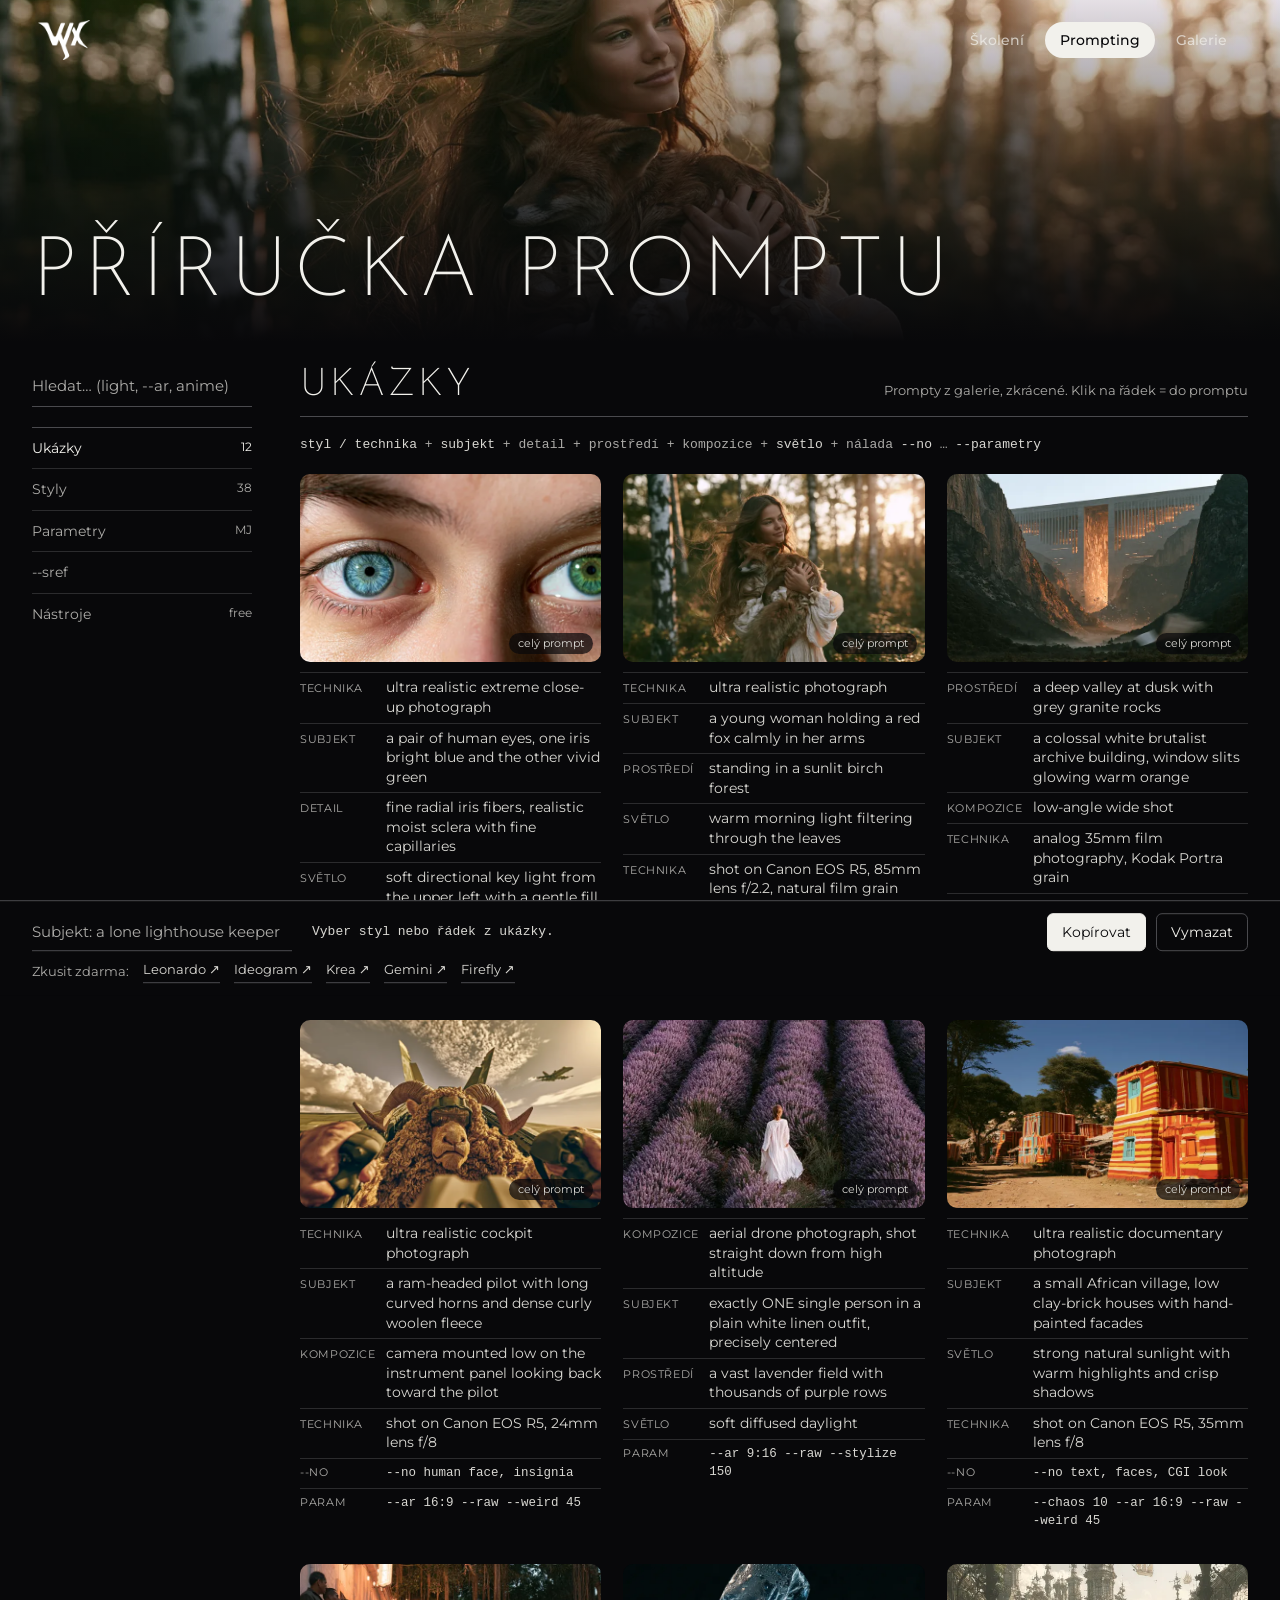
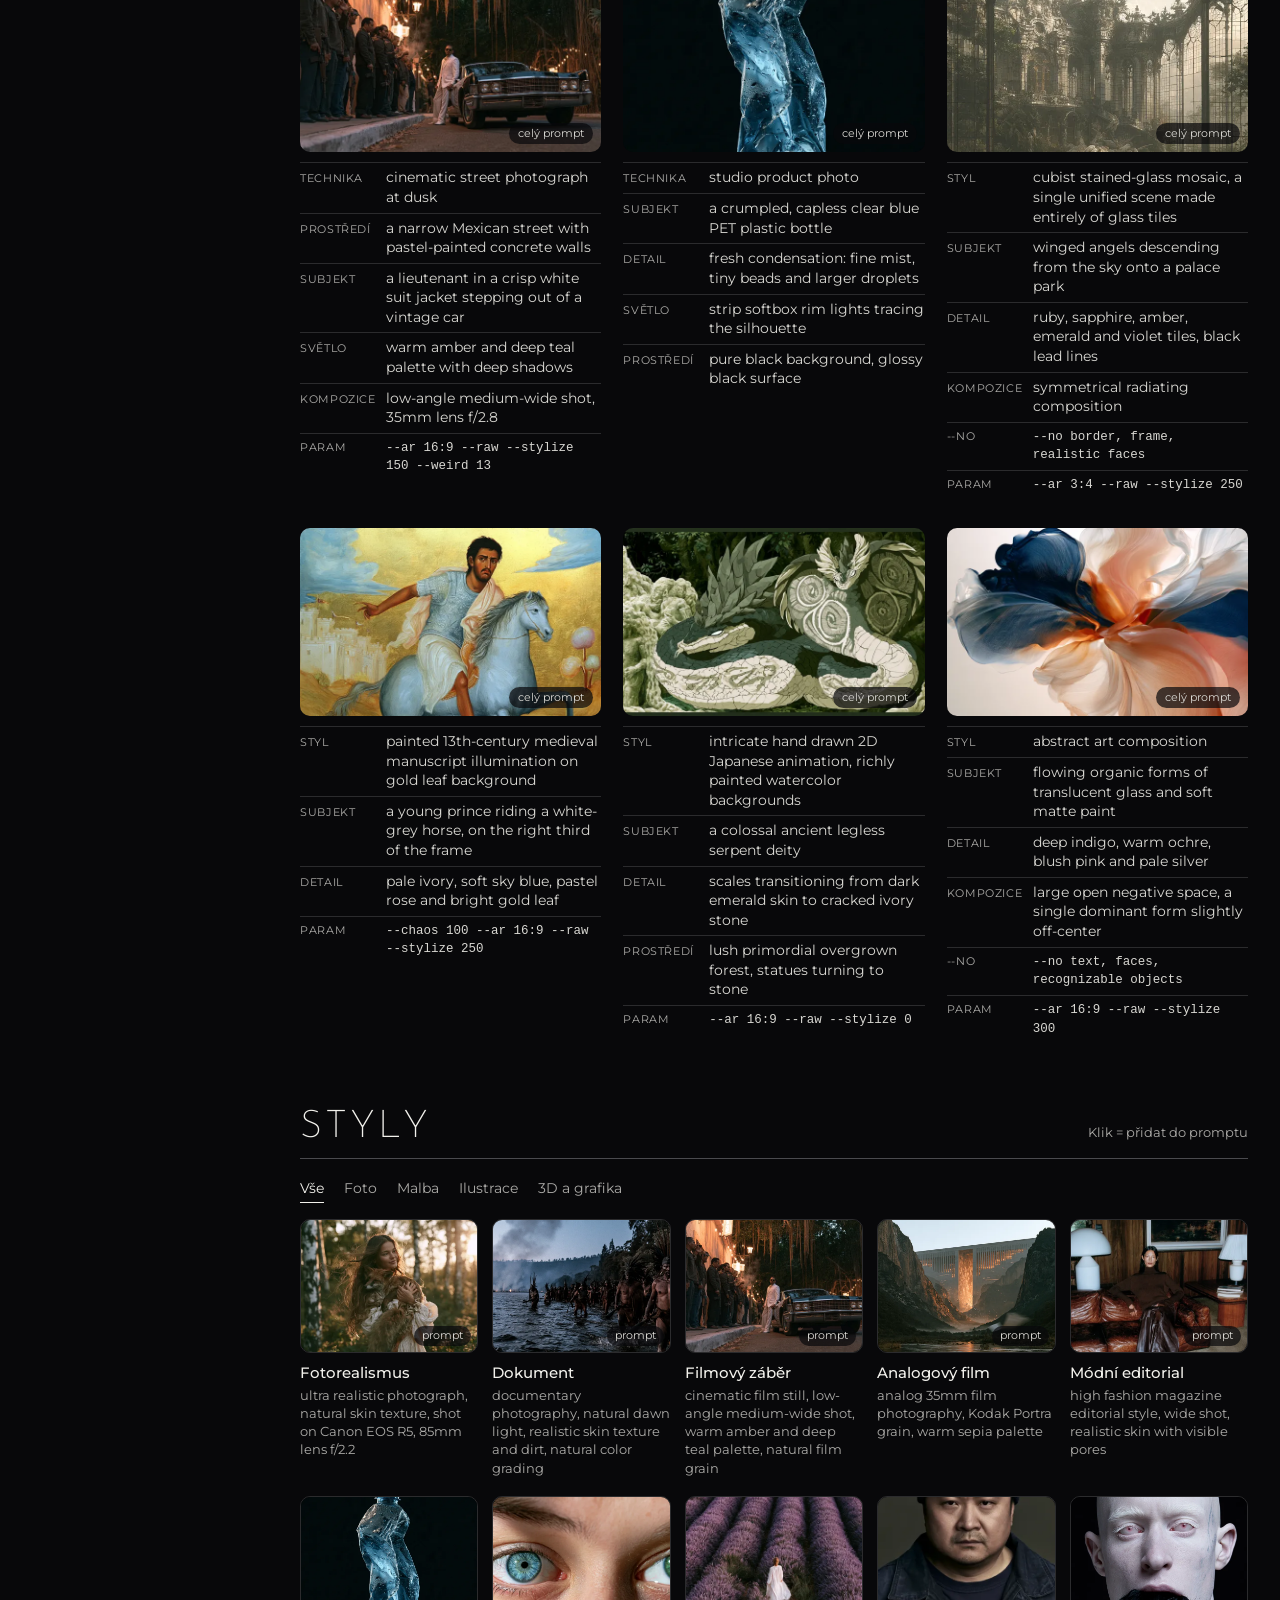
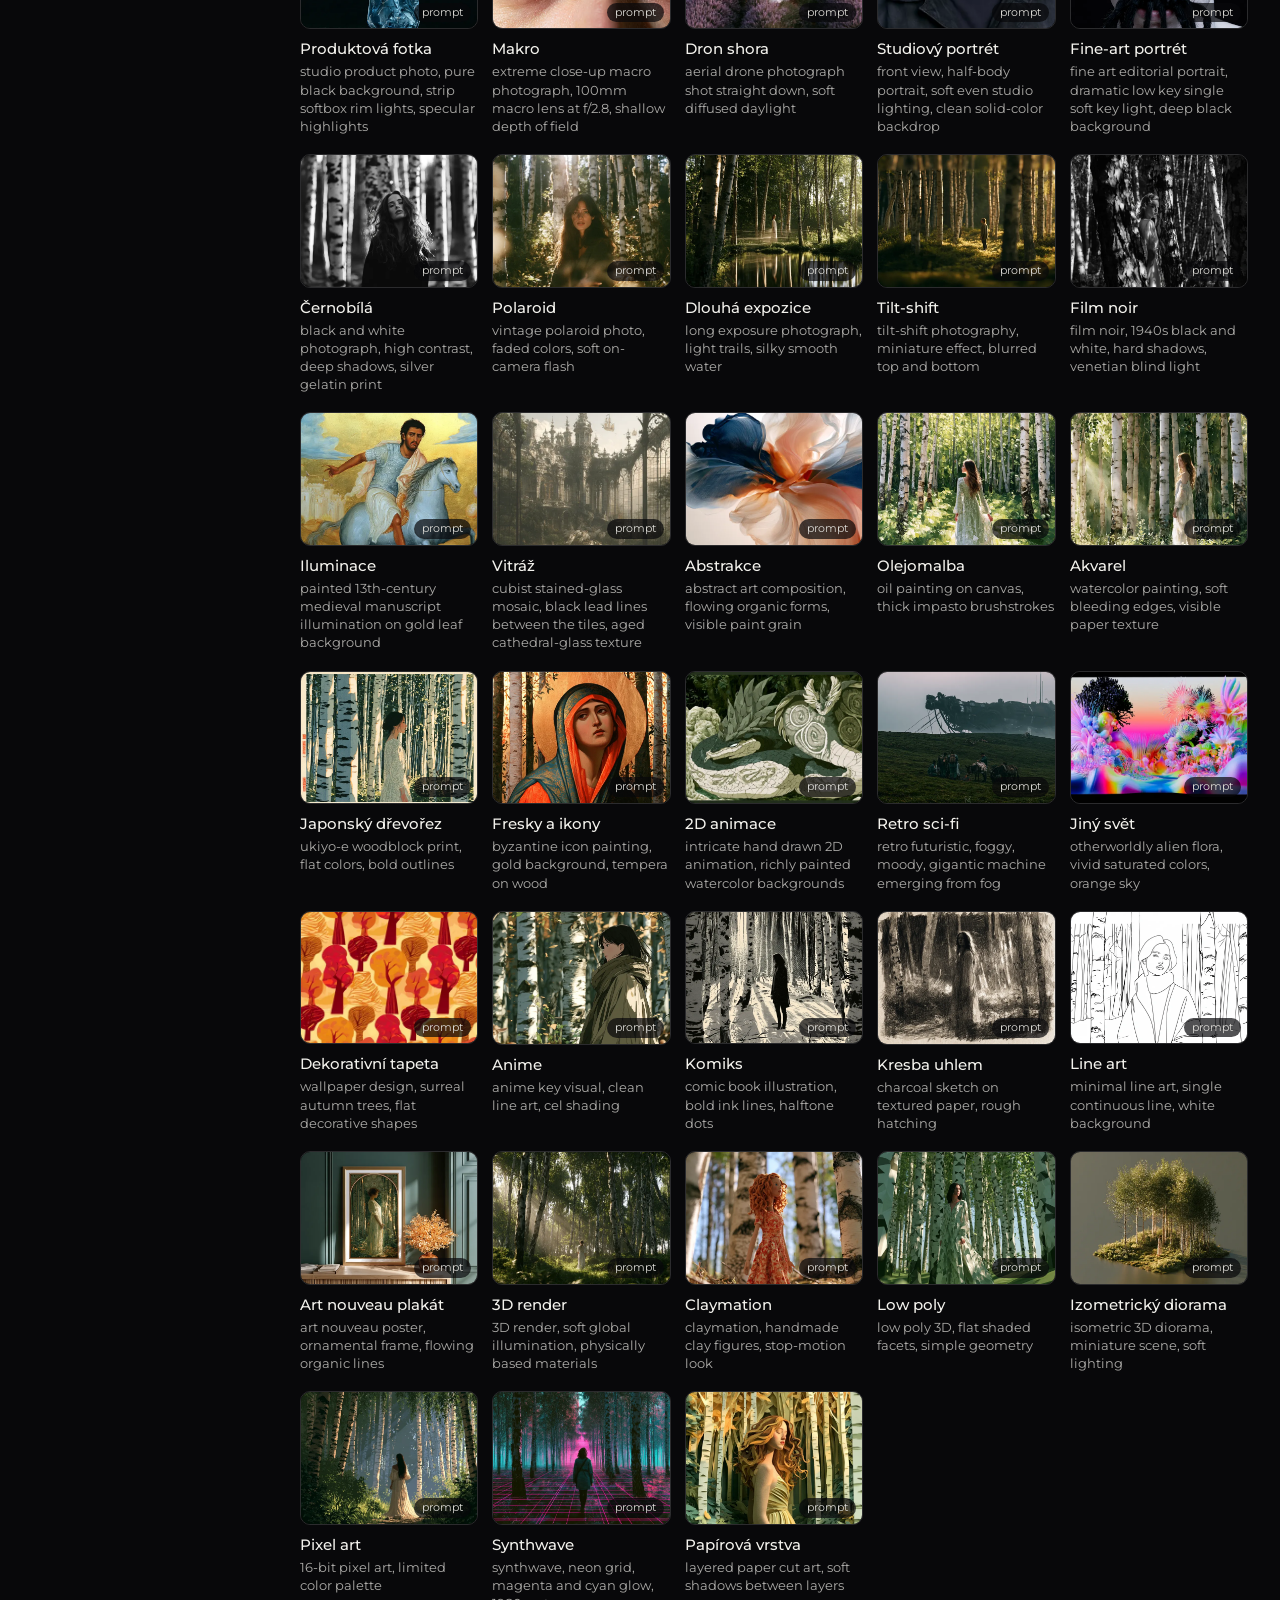
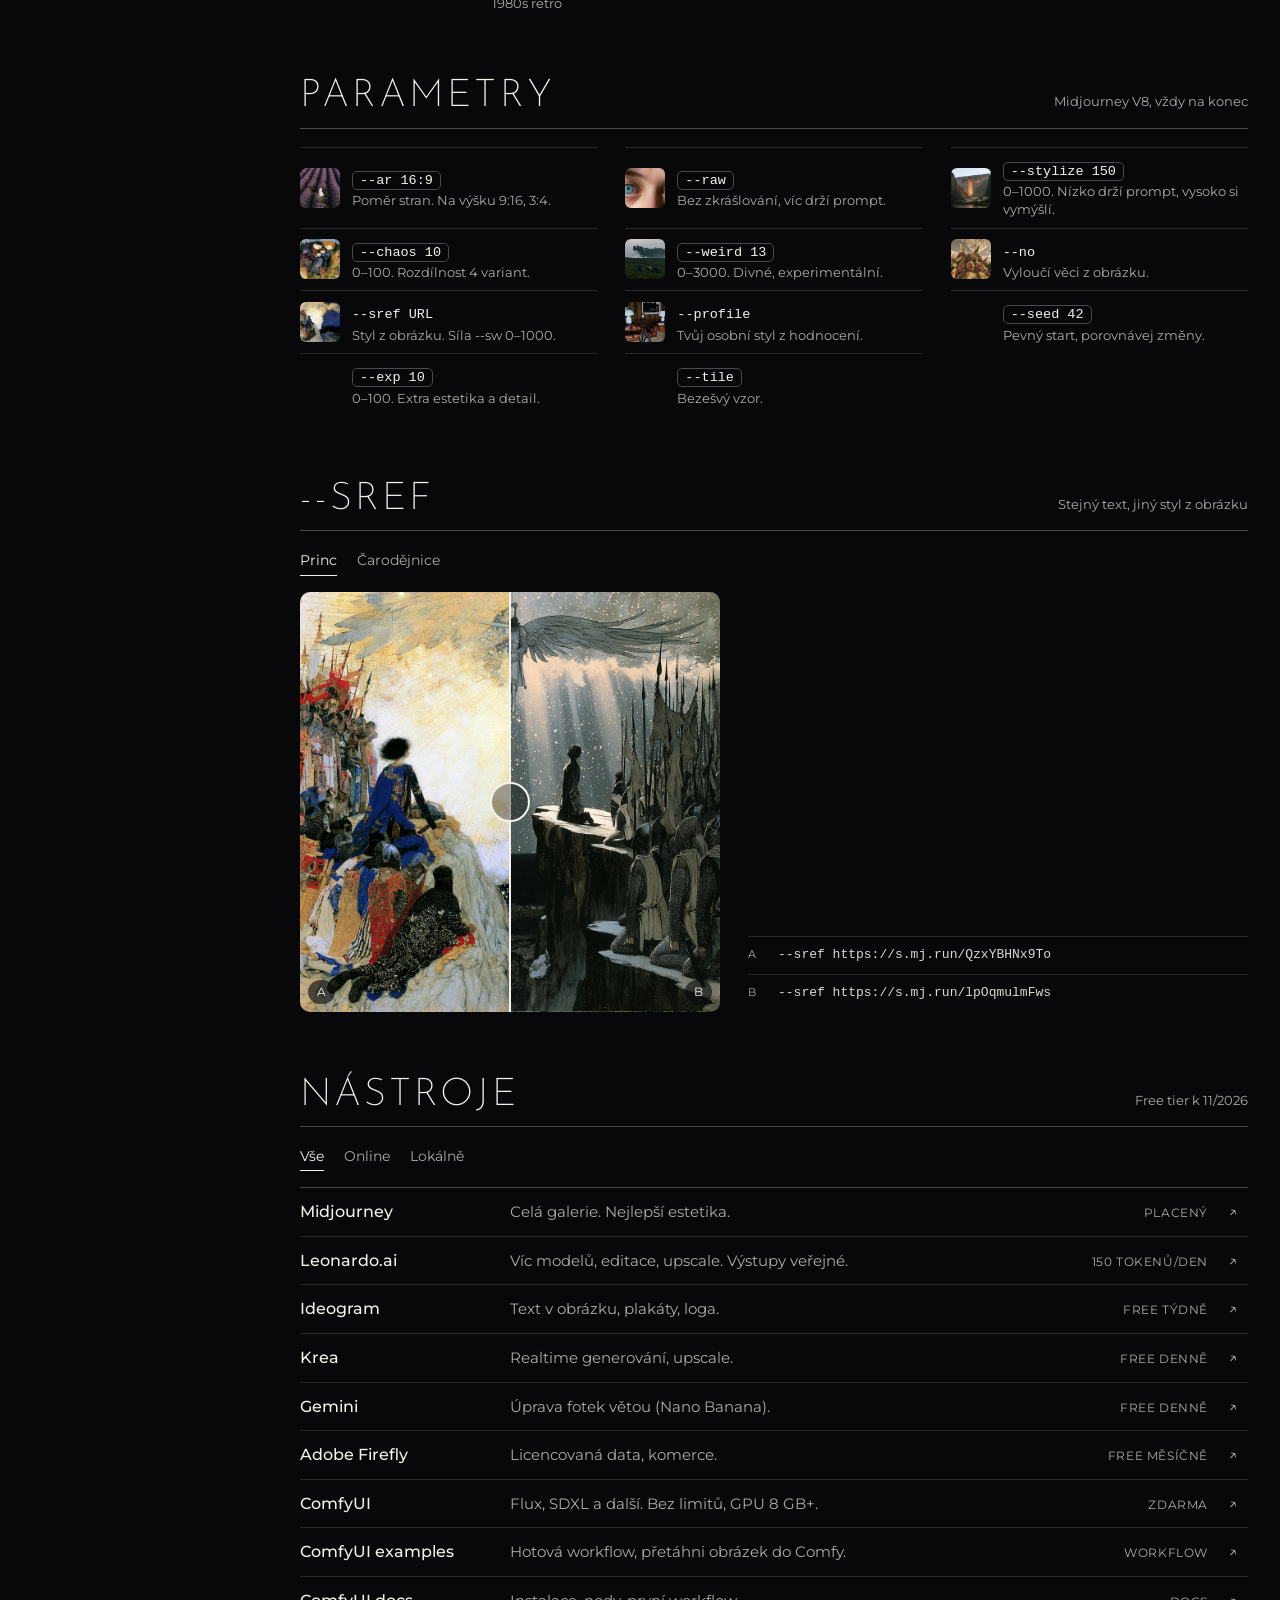
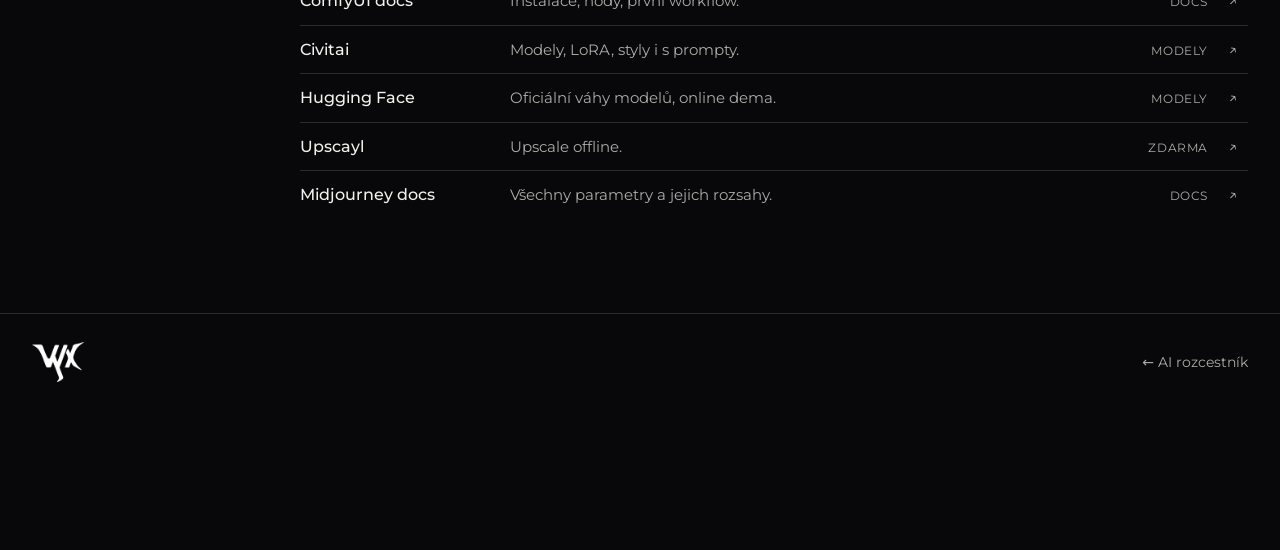
==== prompting/index.html @ 34bf41ca "Restructure: hub, /skoleni, /prompting, gallery on hub" ====
<!doctype html>
<html lang="cs"><head><meta charset="utf-8"><meta name="viewport" content="width=device-width,initial-scale=1">
<title>Příručka promptu | woffx</title>
<link rel="icon" href="/wx.png"><link rel="stylesheet" href="/site.css">
<link rel="preconnect" href="https://fonts.googleapis.com"><link rel="preconnect" href="https://fonts.gstatic.com" crossorigin>
<link href="https://fonts.googleapis.com/css2?family=Josefin+Sans:wght@200&family=Montserrat:wght@400;500&display=swap" rel="stylesheet">
<style>
:root{--ink:#08080a;--bone:#f2f1ec;--soft:#d8d7d2;--mut:#acaba8;--l1:#4a4a4e;--l2:#2b2b2d}
*{box-sizing:border-box;margin:0;padding:0}
html{scroll-behavior:smooth;scroll-padding-top:24px}
body{background:var(--ink);color:var(--bone);font:400 16px/1.6 Montserrat,system-ui,sans-serif;-webkit-font-smoothing:antialiased;padding-bottom:140px}
a{color:inherit}
button,input{font:inherit;color:inherit;background:none;border:0}
button{cursor:pointer}
code{font-family:ui-monospace,Consolas,monospace}
h1,h2{font-family:"Josefin Sans",sans-serif;font-weight:200;text-transform:uppercase;letter-spacing:.08em;line-height:1.05}
.arr{font-family:system-ui}
.hide{display:none!important}

.band{position:relative;height:38vh;min-height:280px;overflow:hidden}
.band>img{position:absolute;inset:0;width:100%;height:100%;object-fit:cover;object-position:center 40%}
.band .scrim{position:absolute;inset:0;background:linear-gradient(0deg,rgba(8,8,10,1) 0%,rgba(8,8,10,.5) 55%,rgba(8,8,10,.1) 100%)}
.band .top{position:absolute;top:24px;left:32px;right:32px;display:flex;justify-content:space-between;align-items:center}
.band .top a{font-size:14px;color:var(--soft);text-decoration:none;letter-spacing:.06em}
.band h1{position:absolute;left:32px;bottom:24px;font-size:clamp(40px,6.5vw,96px)}
.logo{width:52px;height:40px;object-fit:contain;display:block}

.lay{display:grid;grid-template-columns:220px minmax(0,1fr);gap:48px;max-width:1400px;margin:0 auto;padding:0 32px}
aside{position:sticky;top:24px;align-self:start;padding-top:24px}
.search{width:100%;border-bottom:1px solid var(--l1);padding:8px 0;font-size:15px;outline:none;margin-bottom:20px}
.search:focus{border-color:var(--bone)}
.search::placeholder{color:var(--mut)}
.idx a{display:flex;justify-content:space-between;padding:9px 0;border-top:1px solid var(--l2);font-size:14px;color:var(--mut);text-decoration:none}
.idx a:first-child{border-color:var(--l1)}
.idx a:hover,.idx a.on{color:var(--bone)}
.idx a span{font-size:12px}
main{min-width:0;padding-top:24px}
section{padding:0 0 64px}
section>header{display:flex;justify-content:space-between;align-items:baseline;gap:16px;border-bottom:1px solid var(--l1);padding-bottom:10px;margin-bottom:18px}
h2{font-size:clamp(28px,3vw,40px)}
section>header small{color:var(--mut);font-size:13px;text-align:right}
.tabs{display:flex;gap:20px;margin-bottom:16px;flex-wrap:wrap}
.tabs button{font-size:14px;color:var(--mut);padding-bottom:3px;border-bottom:1px solid transparent}
.tabs button.on{color:var(--bone);border-color:var(--bone)}
.formula{font:13px/1.6 ui-monospace,Consolas,monospace;color:var(--mut);margin-bottom:18px}
.formula b{color:var(--soft);font-weight:400}

/* examples */
.ex{display:grid;grid-template-columns:repeat(auto-fill,minmax(300px,1fr));gap:28px 22px}
.card .im{position:relative;aspect-ratio:16/10;border-radius:10px;overflow:hidden;cursor:zoom-in;display:block;width:100%}
.card .im img{width:100%;height:100%;object-fit:cover;display:block;transition:transform .4s}
.card .im:hover img{transform:scale(1.03)}
.card .im span{position:absolute;right:8px;bottom:8px;font-size:11px;background:rgba(8,8,10,.7);padding:2px 9px;border-radius:999px;color:var(--soft)}
.card ul{list-style:none;margin-top:10px}
.card li{display:grid;grid-template-columns:76px minmax(0,1fr);gap:10px;padding:5px 0;border-top:1px solid var(--l2);align-items:baseline}
.card li small{font-size:10.5px;letter-spacing:.06em;text-transform:uppercase;color:var(--mut)}
.card li button{text-align:left;font-size:13.5px;line-height:1.45;color:var(--soft);border-radius:4px;padding:1px 4px;margin:-1px -4px;transition:.15s}
.card li button.m{font:12.5px/1.5 ui-monospace,Consolas,monospace}
.card li button:hover{color:var(--bone);background:#16161a}
.card li button.on{background:var(--bone);color:var(--ink)}

/* styles */
.sg{display:grid;grid-template-columns:repeat(auto-fill,minmax(170px,1fr));gap:18px 14px;align-items:start}
.sc{display:block;text-align:left}
.sc .ti{position:relative;aspect-ratio:4/3;border-radius:10px;overflow:hidden;border:1px solid var(--l2);background:#0f0f12}
.sc .ti img{width:100%;height:100%;object-fit:cover;display:block;transition:transform .4s}
.sc:hover .ti img{transform:scale(1.04)}
.sc b{display:block;font-weight:500;font-size:15px;margin-top:8px}
.sc span{display:block;color:var(--mut);font-size:12.5px;line-height:1.45;margin-top:2px}
.sc.on .ti{outline:2px solid var(--bone);outline-offset:2px}
.sc.on b::after{content:" ✓";font-family:system-ui}
.sc .pr{position:absolute;right:6px;bottom:6px;font-size:11px;background:rgba(8,8,10,.7);padding:2px 8px;border-radius:999px;color:var(--soft)}

/* params */
.pg{display:grid;grid-template-columns:repeat(auto-fill,minmax(250px,1fr));gap:0 28px}
.pi{display:grid;grid-template-columns:40px minmax(0,1fr);gap:12px;align-items:center;padding:9px 0;border-top:1px solid var(--l2)}
.pi img{width:40px;height:40px;border-radius:6px;object-fit:cover;cursor:zoom-in;display:block}
.pi i{width:40px;height:40px;display:block}
.pi code,.pi button{font:13.5px ui-monospace,Consolas,monospace;color:var(--bone);justify-self:start}
.pi button{border:1px solid var(--l1);border-radius:5px;padding:1px 7px}
.pi button:hover{border-color:var(--bone)}
.pi button.on{background:var(--bone);color:var(--ink);border-color:var(--bone)}
.pi p{font-size:13px;color:var(--mut);line-height:1.4}

/* sref */
.srefw{display:grid;grid-template-columns:minmax(0,420px) minmax(0,1fr);gap:28px;align-items:end}
.cmp{position:relative;aspect-ratio:1;border-radius:10px;overflow:hidden;user-select:none;touch-action:none;cursor:ew-resize}
.cmp img{position:absolute;inset:0;width:100%;height:100%;object-fit:cover;pointer-events:none}
.cmp .b{clip-path:inset(0 0 0 var(--x,50%))}
.cmp .bar{position:absolute;top:0;bottom:0;left:var(--x,50%);width:2px;background:var(--bone);transform:translateX(-1px)}
.cmp .bar::after{content:"";position:absolute;top:50%;left:50%;width:36px;height:36px;border:2px solid var(--bone);border-radius:50%;transform:translate(-50%,-50%);background:rgba(8,8,10,.35)}
.cmp .lab{position:absolute;bottom:8px;font-size:12px;background:rgba(8,8,10,.6);padding:2px 9px;border-radius:999px}
.cmp .la{left:8px}.cmp .lb{right:8px}
.srefw .kv div{padding:8px 0;border-top:1px solid var(--l2);font-size:13px;display:flex;gap:12px;align-items:baseline}
.srefw .kv small{color:var(--mut);width:18px}
.srefw .kv code{word-break:break-all;color:var(--soft)}

/* tools */
.tools a{display:grid;grid-template-columns:190px minmax(0,1fr) 130px 20px;gap:20px;align-items:baseline;padding:11px 0;border-top:1px solid var(--l2);text-decoration:none}
.tools a:first-child{border-color:var(--l1)}
.tools a:hover b{text-decoration:underline}
.tools b{font-weight:500}
.tools span{color:var(--mut);font-size:15px}
.tools i{font-style:normal;font-size:12px;color:var(--mut);text-align:right;letter-spacing:.05em}
.tools em{font-style:normal;color:var(--mut)}

/* composer */
#bar{position:fixed;left:0;right:0;bottom:0;background:var(--ink);border-top:1px solid var(--l1);z-index:8;transform:translateY(100%);transition:transform .25s}
#bar.on{transform:none}
#bar .in{max-width:1400px;margin:auto;padding:12px 32px;display:grid;grid-template-columns:minmax(0,260px) minmax(0,1fr) auto;gap:8px 20px;align-items:center}
#bar input{border-bottom:1px solid var(--l1);padding:6px 0;font-size:15px;outline:none;width:100%}
#bar input:focus{border-color:var(--bone)}
#bar input::placeholder{color:var(--mut)}
#bar p{font:13px/1.5 ui-monospace,Consolas,monospace;color:var(--soft);max-height:60px;overflow:auto;word-break:break-word}
#bar .btns{display:flex;gap:10px}
#bar .btns button{border:1px solid var(--l1);border-radius:6px;padding:7px 14px;font-size:14px}
#bar .btns button.pri{background:var(--bone);color:var(--ink);border-color:var(--bone)}
.try{display:flex;flex-wrap:wrap;align-items:center;gap:6px 14px;font-size:13px;color:var(--mut)}
.try a{color:var(--soft);text-decoration:none;border-bottom:1px solid var(--l1);padding-bottom:1px}
.try a:hover{color:var(--bone);border-color:var(--bone)}
#bar .try{grid-column:1/-1}

#pv{position:fixed;width:140px;border-radius:8px;pointer-events:none;z-index:7;opacity:0;transition:opacity .12s;box-shadow:0 0 0 1px var(--l1)}
#pv.on{opacity:1}
#lb{position:fixed;inset:0;background:var(--ink);display:none;z-index:9;padding:32px;overflow:auto}
#lb.open{display:grid;grid-template-columns:minmax(0,3fr) minmax(0,2fr);gap:40px;align-items:center}
#lb img{width:100%;max-height:88vh;object-fit:contain;border-radius:12px}
#lb p{font:14px/1.7 ui-monospace,Consolas,monospace;color:var(--soft);max-height:66vh;overflow:auto;margin-bottom:14px}
#lb .x{position:fixed;top:16px;right:24px;font-size:34px;line-height:1;color:var(--mut)}
#lb .cp{border-bottom:1px solid var(--l1);font-size:14px;color:var(--mut);margin-bottom:16px}
#toast{position:fixed;left:50%;top:24px;transform:translate(-50%,-20px);background:var(--bone);color:var(--ink);padding:7px 16px;border-radius:999px;font-size:14px;opacity:0;transition:.2s;z-index:10;pointer-events:none}
#toast.on{opacity:1;transform:translate(-50%,0)}
footer{max-width:1400px;margin:30px auto 0;padding:28px 32px;border-top:1px solid var(--l2);display:flex;justify-content:space-between;align-items:center}
footer a{color:var(--mut);text-decoration:none;font-size:14px}

@media (max-width:960px){
 .band{height:30vh;min-height:220px}.band .top{left:16px;right:16px}.band h1{left:16px}
 .lay{grid-template-columns:minmax(0,1fr);gap:0;padding:0 16px}
 aside{position:sticky;top:0;z-index:6;background:var(--ink);margin:0 -16px;padding:10px 16px 0;border-bottom:1px solid var(--l2)}
 .search{margin-bottom:6px}
 .idx{display:flex;overflow-x:auto;gap:18px;scrollbar-width:none}
 .idx a{border:0;white-space:nowrap;padding:6px 0 10px}.idx a span{display:none}
 html{scroll-padding-top:110px}
 .ex{grid-template-columns:minmax(0,1fr)}
 .sg{grid-template-columns:repeat(2,minmax(0,1fr));gap:14px 10px}
 .sc span{font-size:12px}
 .srefw{grid-template-columns:minmax(0,1fr)}
 .tools a{grid-template-columns:minmax(0,1fr) 20px;gap:2px 12px}
 .tools span,.tools i{grid-column:1;text-align:left}.tools em{grid-row:1;grid-column:2}
 #bar .in{grid-template-columns:minmax(0,1fr) auto;gap:8px 12px;padding:10px 16px}
 #bar p{grid-column:1/3;grid-row:2;max-height:44px;font-size:12px}
 #bar .btns button{padding:6px 10px;font-size:13px}
 #lb.open{grid-template-columns:minmax(0,1fr);align-content:start;gap:20px}
 footer{padding:24px 16px}
}
</style></head><body>

<div class="band">
 <img src="../img/22.webp" alt="">
 <div class="scrim"></div>
 <nav class="sitenav"><a class="brand" href="/"><img src="/wx.png" alt="Logo WX"></a><div class="links"><a href="/skoleni/">Školení</a><a href="/prompting/" class="on">Prompting</a><a href="/#galerie">Galerie</a></div></nav>
 <h1>Příručka promptu</h1>
</div>

<div class="lay">
<aside>
 <input class="search" id="q" type="search" placeholder="Hledat… (light, --ar, anime)" autocomplete="off">
 <nav class="idx" id="idx">
  <a href="#ukazky">Ukázky <span>12</span></a>
  <a href="#styly">Styly <span>38</span></a>
  <a href="#parametry">Parametry <span>MJ</span></a>
  <a href="#sref">--sref</a>
  <a href="#nastroje">Nástroje <span>free</span></a>
 </nav>
</aside>

<main>

<section id="ukazky">
 <header><h2>Ukázky</h2><small>Prompty z galerie, zkrácené. Klik na řádek = do promptu</small></header>
 <p class="formula"><b>styl / technika</b> + <b>subjekt</b> + detail + prostředí + kompozice + <b>světlo</b> + nálada <b>--no</b> … <b>--parametry</b></p>
 <div class="ex" id="ex"></div>
</section>

<section id="styly">
 <header><h2>Styly</h2><small>Klik = přidat do promptu</small></header>
 <div class="tabs" id="sflt"><button class="on" data-f="all">Vše</button><button data-f="foto">Foto</button><button data-f="malba">Malba</button><button data-f="ilu">Ilustrace</button><button data-f="3d">3D a grafika</button></div>
 <div class="sg" id="sg"></div>
</section>

<section id="parametry">
 <header><h2>Parametry</h2><small>Midjourney V8, vždy na konec</small></header>
 <div class="pg" id="pg"></div>
</section>

<section id="sref">
 <header><h2>--sref</h2><small>Stejný text, jiný styl z obrázku</small></header>
 <div class="tabs" id="pairs"><button class="on" data-p="0">Princ</button><button data-p="1">Čarodějnice</button></div>
 <div class="srefw">
  <div class="cmp" id="cmp"><img class="a" alt=""><img class="b" alt=""><div class="bar"></div><span class="lab la">A</span><span class="lab lb">B</span></div>
  <div class="kv"><div><small>A</small><code id="sA"></code></div><div><small>B</small><code id="sB"></code></div></div>
 </div>
</section>

<section id="nastroje">
 <header><h2>Nástroje</h2><small>Free tier k 11/2026</small></header>
 <div class="tabs" id="flt"><button class="on" data-f="all">Vše</button><button data-f="on">Online</button><button data-f="loc">Lokálně</button></div>
 <div class="tools" id="tools">
  <a class="it" data-t="on" href="https://www.midjourney.com" target="_blank" rel="noopener"><b>Midjourney</b><span>Celá galerie. Nejlepší estetika.</span><i>PLACENÝ</i><em>&#8599;</em></a>
  <a class="it" data-t="on" href="https://leonardo.ai" target="_blank" rel="noopener"><b>Leonardo.ai</b><span>Víc modelů, editace, upscale. Výstupy veřejné.</span><i>150 TOKENŮ/DEN</i><em>&#8599;</em></a>
  <a class="it" data-t="on" href="https://ideogram.ai" target="_blank" rel="noopener"><b>Ideogram</b><span>Text v obrázku, plakáty, loga.</span><i>FREE TÝDNĚ</i><em>&#8599;</em></a>
  <a class="it" data-t="on" href="https://www.krea.ai" target="_blank" rel="noopener"><b>Krea</b><span>Realtime generování, upscale.</span><i>FREE DENNĚ</i><em>&#8599;</em></a>
  <a class="it" data-t="on" href="https://gemini.google.com" target="_blank" rel="noopener"><b>Gemini</b><span>Úprava fotek větou (Nano Banana).</span><i>FREE DENNĚ</i><em>&#8599;</em></a>
  <a class="it" data-t="on" href="https://firefly.adobe.com" target="_blank" rel="noopener"><b>Adobe Firefly</b><span>Licencovaná data, komerce.</span><i>FREE MĚSÍČNĚ</i><em>&#8599;</em></a>
  <a class="it" data-t="loc" href="https://www.comfy.org/download" target="_blank" rel="noopener"><b>ComfyUI</b><span>Flux, SDXL a další. Bez limitů, GPU 8 GB+.</span><i>ZDARMA</i><em>&#8599;</em></a>
  <a class="it" data-t="loc" href="https://comfyanonymous.github.io/ComfyUI_examples/" target="_blank" rel="noopener"><b>ComfyUI examples</b><span>Hotová workflow, přetáhni obrázek do Comfy.</span><i>WORKFLOW</i><em>&#8599;</em></a>
  <a class="it" data-t="loc" href="https://docs.comfy.org" target="_blank" rel="noopener"><b>ComfyUI docs</b><span>Instalace, nody, první workflow.</span><i>DOCS</i><em>&#8599;</em></a>
  <a class="it" data-t="loc" href="https://civitai.com" target="_blank" rel="noopener"><b>Civitai</b><span>Modely, LoRA, styly i s prompty.</span><i>MODELY</i><em>&#8599;</em></a>
  <a class="it" data-t="loc" href="https://huggingface.co" target="_blank" rel="noopener"><b>Hugging Face</b><span>Oficiální váhy modelů, online dema.</span><i>MODELY</i><em>&#8599;</em></a>
  <a class="it" data-t="loc" href="https://upscayl.org" target="_blank" rel="noopener"><b>Upscayl</b><span>Upscale offline.</span><i>ZDARMA</i><em>&#8599;</em></a>
  <a class="it" data-t="on" href="https://docs.midjourney.com" target="_blank" rel="noopener"><b>Midjourney docs</b><span>Všechny parametry a jejich rozsahy.</span><i>DOCS</i><em>&#8599;</em></a>
 </div>
</section>

</main>
</div>

<footer><img class="logo" src="/wx.png" alt="Logo WX"><a href="/"><span class="arr">&larr;</span> AI rozcestník</a></footer>

<div id="bar"><div class="in">
 <input id="subj" placeholder="Subjekt: a lone lighthouse keeper" autocomplete="off">
 <p id="out"></p>
 <div class="btns"><button class="pri" id="bCopy">Kopírovat</button><button id="bClr">Vymazat</button></div>
 <div class="try" data-from="bar"></div>
</div></div>
<div id="lb"><button class="x" aria-label="Zavřít">&times;</button><img alt=""><div><p></p><button class="cp">Kopírovat prompt</button><div class="try" data-from="lb"></div></div></div>
<div id="toast">Zkopírováno</div>

<script>
const P={"02": "Ultra realistic fine art portrait of a bald albino man with translucent porcelain white skin, white eyebrows and eyelashes, pale pink eyes. A large black hairy tarantula crawls out of his open mouth - legs over his lower lip and chin, body half inside. He stares straight into the lens, calm and emotionless. Deep black background. Dramatic low key single soft key light sculpting his bald head and cheekbones; subtle rim light separating him from darkness. Strong contrast between white skin and matte black spider. Macro detail: skin pores, faint blue veins, fine hairs on spider's legs, moisture on lips. Sharp focus on eyes and spider, shallow depth of field. Surreal, unsettling, elegant editorial photography. Negative prompt: hair on head, colorful background, cartoon, illustration, CGI, plastic skin, deformed face, extra spider legs, blurry, text, watermark. --v 8.2", "03": "Ultra realistic fine art studio product photo of a crumpled, capless clear blue PET plastic bottle standing upright on a glossy black surface against a pure black background. Bottle is crushed and twisted into sharp faceted folds catching light like cut crystal. Fresh condensation covers it: fine mist, tiny beads, and larger droplets running down the folds. Dramatic low key lighting with strip softbox rim lights tracing the silhouette in thin bright lines. Soft backlight glows through translucent plastic, revealing pale blue tint. Caustic reflections and specular highlights glint on droplets and threaded neck. Faint mirror reflection below. Macro detail on water beads and plastic texture, sharp focus, high contrast, minimalistic and moody. Negative prompt: label, cap, white background, dust, fingerprints, cartoon, illustration, CGI look, blurry, text, watermark, logo. --v 8.2", "04": "Ultra-realistic, dreamlike portrait of a woman with long jet-black hair and a simple flowing white silk dress, standing calm and still at the center. The camera focuses sharply on her eyes. Every iris fiber and eyelash is crisp, and her intense gaze looks straight into the lens. A dense swirling vortex of countless black crows circles her, hundreds upon hundreds of them, so many that they nearly blot out the space around her. Their wings blur mid-flight and a few feathers drift through the air. Behind her the sky is full of turbulent blood-red clouds, thick and billowing with a soft haze. The mood is surreal and ethereal, with the white silk glowing against the crimson. Photorealistic skin texture, fine detail in hair and feathers, shallow depth of field with the eyes as the sharpest point, soft diffused lighting, cinematic composition. Negative prompt: blurry eyes, cartoon, illustration, extra limbs, deformed hands, distorted face, colorful birds, clear sky, text, watermark. --v 8.2", "05": "A 12th-century prince kneeling on a high rocky cliff with his soldiers kneeling behind him, all in medieval chainmail, surcoats and helmets, banners lowered in reverence. From the night sky above, the Archangel Michael descends - vast wings spread, armored, holding a sword - his radiance filling the entire night sky with beams of light that break through the clouds and wash over the cliff. Beyond the angel’s glow, the sky is densely covered with stars. Far below in the background lies the prince’s medieval kingdom - a walled town, castle towers, villages and fields stretching into the dark valley. Sacred, awe-struck atmosphere, warm angelic light against cool starlit night, volumetric light rays, dramatic shadows across the kneeling men. Negative prompt: modern clothing, daylight, cartoon, extra wings, deformed hands, text, watermark. --sref https://s.mj.run/QzxYBHNx9To --v 8.2", "06": "A 12th-century prince kneeling on a high rocky cliff with his soldiers kneeling behind him, all in medieval chainmail, surcoats and helmets, banners lowered in reverence. From the night sky above, the Archangel Michael descends - vast wings spread, armored, holding a sword - his radiance filling the entire night sky with beams of light that break through the clouds and wash over the cliff. Beyond the angel’s glow, the sky is densely covered with stars. Far below in the background lies the prince’s medieval kingdom - a walled town, castle towers, villages and fields stretching into the dark valley. Sacred, awe-struck atmosphere, warm angelic light against cool starlit night, volumetric light rays, dramatic shadows across the kneeling men. Negative prompt: modern clothing, daylight, cartoon, extra wings, deformed hands, text, watermark. --sref https://s.mj.run/lpOqmulmFws --v 8.2", "07": "Three witches performing an ancient Slavic blood magic ritual inside a weathered stone circle, deep within an impenetrably dense, primeval Slavic forest - towering ancient spruces and oaks pressing in from every side, thick undergrowth, moss-covered roots, mist creeping between the trunks. The trees form a tight dark wall around the clearing, their branches reaching overhead and framing a single opening to the sky. Through that gap, the night sky is almost completely covered in stars - a dense, blazing Milky Way. The witches gaze upward in trance, blood ritual symbols on the stones, faint ember light from a small fire. Dark folk-horror atmosphere, volumetric fog, deep shadows between the trees. Negative prompt: open field, sparse trees, daylight, city, modern clothing, cartoon. --sref https://s.mj.run/TKjUz99w_KQ --v 8.2", "08": "Three witches performing an ancient Slavic blood magic ritual inside a weathered stone circle, deep within an impenetrably dense, primeval Slavic forest - towering ancient spruces and oaks pressing in from every side, thick undergrowth, moss-covered roots, mist creeping between the trunks. The trees form a tight dark wall around the clearing, their branches reaching overhead and framing a single opening to the sky. Through that gap, the night sky is almost completely covered in stars - a dense, blazing Milky Way. The witches gaze upward in trance, blood ritual symbols on the stones, faint ember light from a small fire. Dark folk-horror atmosphere, volumetric fog, deep shadows between the trees. Negative prompt: open field, sparse trees, daylight, city, modern clothing, cartoon. --sref https://s.mj.run/3_PufCp6b3Y --v 8.2", "09": "三位女巫进行古斯拉夫血魔法仪式的图片，背景是斯拉夫森林、石圈，凝视着几乎完全被星星覆盖的天空，98% 请用英文回答。 --ar 1:1 --edit https://s.mj.run/lpOqmulmFws --v 8.2", "10": "Goal - Generate an image based on the description. Context - The image should depict a knight. Requirements - The knight must be in white armor with a red cloak. - The knight must be riding a white horse. - The scene takes place in the sky, above a rural landscape. - The landscape should include forests, villages, and a small fortress. - The sky must be starry. Constraints - None. Expected output - An image matching the description. --sref https://s.mj.run/lpOqmulmFws --v 8.2", "11": "ultra realistic documentary photograph, a small African village in bright midday sunlight, low clay-brick houses with hand-painted facades in bold red, yellow, turquoise and orange patterns, the painted walls slightly weathered and cracked, dirt paths between the houses with dry grass and scattered stones, a few wooden carts and clay pots, tall acacia trees casting soft shadows, a clear deep blue sky with a few small white clouds, strong natural sunlight with warm highlights and crisp shadows, realistic dust, weathered paint and clay texture, a lively everyday atmosphere, shot on Canon EOS R5, 35mm lens f/8, natural film grain --no text, letters, numbers, writing, logos, watermarks, brand names, faces, people in close-up, CGI look, illustration, HDR, oversaturated --chaos 10 --ar 16:9 --raw --weird 45 --v 8.2", "12": "small african wilige, gloomy weathr, autumn --chaos 10 --ar 9:16 --raw --stylize 250 --weird 45 --v 8.2", "13": "ultra realistic cockpit photograph, modern fighter jet cockpit, camera mounted low on the instrument panel looking back toward the pilot, a ram-headed pilot with long curved horns and a dense curly woolen fleece covering the face and muzzle, a stern frowning expression visible through the wool, a modern flight helmet with a tinted visor covering the eyes, both hands gripping the control stick and throttle in the foreground, a modern glass cockpit display glowing softly in the background, through the canopy behind the pilot a V-shaped twin tail of the aircraft visible in the foreground, a wingman jet flying in formation in the distance, a vast sky with scattered cumulus clouds and soft sunlight, realistic metal and carbon surfaces with fine wear, shot on Canon EOS R5, 24mm lens f/8, natural film grain --no text, letters, numbers, writing, logos, watermarks, human face, insignia, badges, national markings, emblems, CGI look, illustration, plastic skin --chaos 10 --ar 16:9 --raw --weird 45 --v 8.2", "15": "高幻想的王子，身穿装饰华丽的制服，配有金色和白色的点缀，身披长长的白色大衣，向镜头走来，手中拿着一把简单但闪闪发光的银剑，剑无护手，他的脸上有一道穿过眼睛的伤疤，但他微笑着，背景是一个阴沉的战场，但王子的白皙让他显得光彩照人，写实，纹理，微小细节，175mm，写实人物，没有塑料感，没有动漫美学，没有超自然元素 请用英文回答。 --chaos 10 --ar 9:16 --raw --sref https://s.mj.run/TKjUz99w_KQ --profile xemvzjt --stylize 250 --weird 45 --v 8.2", "16": "vysoky fantasi bolondaty princ v ornamentovane uniforme se zlatimi a bílimi doplnky a ve dlouhým bílim kabátu rozhodne kračejci smerem do kamery v ruce tříma jednoduchý ale blískajcí se stříbrný meč s bez zaštity v e tvaří má jizvu přes oko ale usmívá se pozadí je pochmurne čmoudici bojište ale princova belost jej rozařuje , realisticke , texkury , mikrodetaily ,175mm , realisticka postava , ne žadne plastove tvare ne anime estetika ne nadpřirozene deje --chaos 10 --ar 9:16 --raw --stylize 250 --weird 45 --v 8.2", "17": "Create an wallpaper design based on an sureall autumn trees scene --ar 9:16 --raw --stylize 0 --v 8.2", "18": "40-year-old Chinese man, square face, expressionless, cold sharp piercing gaze, stocky powerful build, wearing a dark blue knitted wool beanie, worn old dark bus driver work jacket over a dark crew-neck shirt, facing the camera directly, standing still, clean solid-color backdrop, front view, half-body portrait, character costume test shot, centered composition, soft even studio lighting, muted dark tones, realistic cinematic texture, film still quality, fine skin and fabric detail --ar 9:16 --raw --profile xemvzjt --stylize 0 --v 8.2", "19": "Original basilisk creature for a dark Japanese fantasy animated film inspired by Princess Mononoke. Colossal ancient legless serpent deity with an unforgettable silhouette - immense muscular snake body, broad flattened serpentine skull, enormous pale hypnotic eyes radiating petrifying power, crown of sharp overlapping reptilian fins and asymmetrical bony crests, expandable cobra like neck hood covered in intricate circular fossilized eye patterns, powerful venomous jaws, ancient scales transitioning from dark emerald skin to cracked ivory stone, coils bearing mysterious natural markings. Neither good nor evil - sacred, terrifying, intelligent beyond humanity. Surrounded by ancient statues turning to stone, lush primordial overgrown forest. Muted green and cream palette, richly painted watercolor backgrounds, intricate hand drawn 2D Japanese animation, atmospheric natural lighting, mythical creature concept art. No legs, arms, wings, or antlers. --ar 16:9 --raw --stylize 0 --v 8.2", "20": "Photorealistic sky view of a large white data center that has an attached cooling tower. Building at sunset. Flat land, Texas hill country background, adjacent river --ar 16:9 --raw --profile riph62k --stylize 0 --v 8.2", "21": "the kingdom of heaven --ar 16:9 --raw --sref https://s.mj.run/ctj4uioDQFo --stylize 0 --v 8.2", "22": "ultra realistic photograph of a beautiful young woman standing in a sunlit birch forest, holding a red fox calmly in her arms against her chest, the fox's bushy tail hanging down, soft natural smile, wind moving her hair, warm morning light filtering through the leaves, shot on Canon EOS R5, 85mm lens f/2.2, natural film grain, realistic fur and fabric texture --no text, letters, numbers, writing, logos, watermarks, CGI look, illustration, plastic skin, airbrushed skin --ar 16:9 --raw --v 8.2", "23": "small japan fishing/whaling village, gloomy weather, autumn --ar 16:9 --raw --stylize 0 --v 8.2", "24": "ultra realistic extreme close-up photograph of a pair of human eyes, only the eye area and the bridge of the nose visible, one iris bright blue and the other vivid green, natural heterochromia with fine radial iris fibers and a slightly darker limbal ring, realistic moist sclera with fine capillaries, natural lash line with individual lashes and a faint shadow from the upper lid, skin texture with visible pores, fine vellus hair, micro-lines around the eyes and subtle redness at the inner corners, soft directional key light from the upper left with a gentle fill, natural catchlights in both irises, shallow depth of field with the far eye slightly softer, shot on Canon EOS R5, 100mm macro lens at f/2.8, 1/200 s, ISO 200, natural film grain, neutral dark background, photorealistic, true-to-life skin detail, unretouched --no text, letters, numbers, writing, logos, watermarks, full face, mouth, CGI look, illustration, plastic skin, airbrushed skin, oversmoothing --ar 16:9 --raw --stylize 50 --v 8.2", "25": "Ultra realistic cinematic aerial drone photograph, shot straight down from a drone at high altitude, a vast lavender field with thousands of purple rows covering the entire landscape to the horizon, forming dense natural stripes. Exactly ONE single person is precisely centered in the composition, a lone figure in a plain white linen outfit standing among the lavender rows, seen from directly above, head and face not visible, the figure small and naturally proportioned against the enormous field. Deep green-grey foliage visible between the rows adds texture and depth. Elevated wide angle perspective reveals enormous field scale. Soft diffused daylight, realistic petal and stem textures, subtle natural shadows, cinematic color grading, photorealistic botanical detail. No buildings, paths, text, or watermarks. Not ground level, not close up, not macro. Vertical 9:16 composition --no text, letters, numbers, writing, logos, watermarks, faces, buildings, roads, CGI look, illustration --ar 9:16 --raw --stylize 150 --v 8.2", "26": "exoplante flora in a prosperus colurfule enviorement, sky si orange, there is a blue river near the garden, lot of alien flowers --ar 16:9 --raw --sref https://s.mj.run/Fq9mWECaFrY --stylize 0 --v 8.2", "27": "abstract art composition, flowing organic forms of translucent glass and soft matte paint layered across the canvas, sweeping curves overlapping with sharp geometric planes, a rich interplay of deep indigo, warm ochre, blush pink and pale silver, soft gradients bleeding into fine textured brushstrokes, light refracting through the forms into subtle color bands, large open negative space with a single dominant form slightly off-center, museum-print quality, tactile surface with visible paint grain, minimal and contemplative --no text, letters, numbers, writing, logos, faces, figures, buildings, landscape, recognizable objects --ar 16:9 --raw --stylize 300 --v 8.2", "28": "cubist stained-glass mosaic, a single unified scene made entirely of glass tiles, a grand rococo chateau facade in the background with ornate scrollwork, decorative curling patterns and tall arched windows, a formal palace park with clipped hedges, symmetrical gravel paths and fountains in the foreground, winged angels descending from the sky onto the park, mingling with a group of people, figures built from sharp geometric facets, several small wooden sailing ships drifting far apart across the upper sky, each ship only a small detail, the main focus on the angels and people in the center, no separate frame or border around the scene, each tile in a distinct color: ruby, sapphire, amber, emerald and violet, pale gold accents on the chateau facade, black lead lines between the tiles, aged cathedral-glass texture, faces rendered as abstract facets with no features, symmetrical radiating composition --no text, letters, numbers, writing, logos, emblems, insignia, realistic faces, photograph, CGI look, UFO, saucer, border, frame, background panel --ar 3:4 --raw --sref https://s.mj.run/TKjUz99w_KQ --stylize 250 --v 8.2", "29": "cubist stained-glass mosaic, a single unified scene made entirely of glass tiles, winged angels descending from the sky onto a sunlit plaza, mingling with a group of people, figures built from sharp geometric facets, several small wooden sailing ships drifting far apart across the upper sky, each ship only a small detail with amber and brown glass tiles and pale ivory sails, the ships scattered and not dominant, the main focus on the angels and people in the center, no separate frame or border around the scene, each tile in a distinct color: ruby, sapphire, amber, emerald and violet, black lead lines between the tiles, aged cathedral-glass texture, faces rendered as abstract facets with no features, symmetrical radiating composition --no text, letters, numbers, writing, logos, emblems, insignia, realistic faces, photograph, CGI look, UFO, saucer, border, frame, background panel --ar 3:4 --raw --profile riph62k --stylize 250 --v 8.2", "30": "painted 13th-century medieval manuscript illumination on gold leaf background, very light and airy palette of pale ivory, soft sky blue, pastel rose and bright gold leaf, a young prince in embroidered light armor and a pale rose cloak riding a white-grey horse, the rider as the main focus placed off-center on the right third of the frame, face hidden under a closed helm, flat stylized perspective with delicate outlines, a walled medieval city with pale crenellated towers and small pennants on the left, a bright gold leaf sky with stylized clouds, a few stylized trees with rounded pastel canopies, flat decorative borders, aged parchment texture, asymmetric composition --no text, letters, numbers, writing, logos, faces, emblems, insignia, HUD, video game, CGI look, modern objects, dark shadows, photograph --chaos 100 --ar 16:9 --raw --sref https://s.mj.run/ym9mdk5-DLQ --profile xemvzjt --stylize 250 --v 8.2", "31": "a knaz riding a horese with his man overlooking citi background forests and mountains --chaos 100 --ar 16:9 --raw --sref https://s.mj.run/QzxYBHNx9To --profile xemvzjt --stylize 0 --v 8.2", "32": "photorealistic portrait of a shrouded figure, the entire body wrapped in layers of white scarves and sheets, one hand reaching out from the white fabric, its skin covered in black and red blisters, the hand gripping a silver lance, a solid rod of pure polished silver metal with no detail, metallic finish, the face completely covered by the white sheets with only a few drops of blood on the area of the face, solid sky blue background, hyper realistic, microdetails, professional studio lighting, faint film grain, ethereal glow, shot on Nikon Z5, 175mm lens --no text, letters, numbers, writing, logos, emblems, insignia, CGI look, illustration, video game --ar 3:4 --raw --sref https://s.mj.run/jB-V8vUZlQM --profile xemvzjt --stylize 150 --v 8.2", "33": "cinematic street photograph at dusk, a narrow Mexican street with pastel-painted concrete walls, hanging strings of lights and old neon signs with no letters, a vintage classic car with chrome bumpers pulling up to the curb, a lieutenant in a crisp white suit jacket stepping out, a group of men in dark jackets lining up on both sides of the street, several holding rifles and handguns at their sides, one man lighting a cigarette with a cupped hand, smoke drifting in the warm air, a hidden hideout deep in a mangrove forest and dense jungle visible behind the street as a dark green backdrop, tangled mangrove roots and hanging vines, warm amber and deep teal palette with deep shadows, low-angle medium-wide shot, shot on Canon EOS R5, 35mm lens f/2.8, natural film grain --no text, letters, numbers, writing, logos, faces, emblems, insignia, brand names, drugs, blood --chaos 10 --ar 16:9 --raw --profile b7akcgw --stylize 150 --weird 13 --v 8.2", "34": "photorealistic historical scene, Mexica warriors defending the causeway of Tenochtitlan during the 1521 siege, painted cotton armor and feathered headdresses, obsidian-edged macuahuitl clubs and wooden shields, dust and sweat on bare shoulders, shallow lake water splashing around bare feet, smoke from burning canoes drifting across a grey-blue dawn sky, a dense line of warriors in the middle ground, low-angle medium shot, shot on Canon EOS 5D Mark IV, 35mm lens f/4, natural dawn light, realistic skin texture and dirt, documentary photography, muted earth palette with natural color grading --no text, letters, numbers, writing, logos, CGI look, 3D, render, plastic skin, painting, illustration --chaos 10 --ar 3:2 --raw --profile b7akcgw --stylize 150 --weird 13 --v 8.2", "35": "A fashion photoshoot in a 1970s Mid-Century house, designer furniture, shot on Canon EOS 6D Mark II, 24mm lens f/5.6, wide shot, high fashion magazine editorial style, offbeat and alternative aesthetic, model with unconventional facial features, realistic skin, natural skin texture with visible pores, natural skin glow, realistic facial expressions --no CGI look, no 3D, no render, no plastic skin, no bald, no unreal faces, no skinny, no botox --chaos 30 --ar 3:4 --raw --sref 1903707600 --profile y2mypgs na5itic --stylize 90 --v 8.2", "36": "greenplains hills with bit of rock showint over dense grass, grupe of 5 old earth soldiers with solid green uniforms and visible retro militari insignia camping, one soldier is starting campfier, cople of donkes saddeld near soldiers one soldiers si tending the donkes, foggy, moody, retro futuristic, beckground: gigantic war maching emerging form fog, photorealistic --chaos 10 --ar 4:3 --raw --weird 13 --v 8.2", "37": "remaster --chaos 10 --ar 4:3 --raw --sref https://s.mj.run/lfAlrONYsjY --weird 13 --v 8.2", "38": "a deep valley at dusk with grey granite rocks peeking through dark vegetation, in the middle a colossal white brutalist archive building with deep rhythmic window slits glowing warm orange from inside, thousands of blank paper receipts streaming out of its openings and flying toward the camera, a few receipts large and slightly motion-blurred in the foreground, low mist along the valley floor, low-angle wide shot, analog 35mm film photography, Kodak Portra grain, warm sepia palette with deep near-black shadows and pale sand highlights, sense of immense scale, quiet surreal atmosphere --no text, letters, logos, faces, blue --ar 4:3 --raw --stylize 750 --v 8.1", "s-cernobila": "black and white photograph of a beautiful young woman standing in a sunlit birch forest, high contrast, deep shadows, silver gelatin print --ar 4:3", "s-polaroid": "vintage polaroid photo of a beautiful young woman standing in a sunlit birch forest, faded colors, soft on-camera flash --ar 4:3", "s-dlouha-expozice": "long exposure photograph of a beautiful young woman standing in a sunlit birch forest, light trails, silky smooth water --ar 4:3", "s-tilt-shift": "tilt-shift photography of a beautiful young woman standing in a sunlit birch forest, miniature effect, blurred top and bottom --ar 4:3", "s-film-noir": "film noir still of a beautiful young woman standing in a sunlit birch forest, 1940s black and white, hard shadows, venetian blind light --ar 4:3", "s-olejomalba": "oil painting on canvas of a beautiful young woman standing in a sunlit birch forest, thick impasto brushstrokes --ar 4:3", "s-akvarel": "watercolor painting of a beautiful young woman standing in a sunlit birch forest, soft bleeding edges, visible paper texture --ar 4:3", "s-drevorez": "ukiyo-e woodblock print of a beautiful young woman standing in a sunlit birch forest, flat colors, bold outlines --ar 4:3", "s-ikony": "byzantine icon painting of a beautiful young woman standing in a sunlit birch forest, gold background, tempera on wood --ar 4:3", "s-anime": "anime key visual of a beautiful young woman standing in a sunlit birch forest, clean line art, cel shading --ar 4:3", "s-komiks": "comic book illustration of a beautiful young woman standing in a sunlit birch forest, bold ink lines, halftone dots --ar 4:3", "s-uhel": "charcoal sketch on textured paper of a beautiful young woman standing in a sunlit birch forest, rough hatching --ar 4:3", "s-line-art": "minimal line art of a beautiful young woman standing in a sunlit birch forest, single continuous line, white background --ar 4:3", "s-art-nouveau": "art nouveau poster of a beautiful young woman standing in a sunlit birch forest, ornamental frame, flowing organic lines --ar 4:3", "s-3d-render": "3D render of a beautiful young woman standing in a sunlit birch forest, soft global illumination, physically based materials --ar 4:3", "s-claymation": "claymation of a beautiful young woman standing in a sunlit birch forest, handmade clay figures, stop-motion look --ar 4:3", "s-low-poly": "low poly 3D of a beautiful young woman standing in a sunlit birch forest, flat shaded facets, simple geometry --ar 4:3", "s-izometrie": "isometric 3D diorama of a beautiful young woman standing in a sunlit birch forest, miniature scene, soft lighting --ar 4:3", "s-pixel-art": "16-bit pixel art of a beautiful young woman standing in a sunlit birch forest, limited color palette --ar 4:3", "s-synthwave": "synthwave artwork of a beautiful young woman standing in a sunlit birch forest, neon grid, magenta and cyan glow, 1980s retro --ar 4:3", "s-papir": "layered paper cut art of a beautiful young woman standing in a sunlit birch forest, soft shadows between layers --ar 4:3"};
const $=s=>document.querySelector(s),$$=s=>[...document.querySelectorAll(s)];
const toast=t=>{const e=$('#toast');e.textContent=t||'Zkopírováno';e.classList.add('on');clearTimeout(e._t);e._t=setTimeout(()=>e.classList.remove('on'),1400)};
const copy=s=>{const ok=()=>toast();navigator.clipboard?navigator.clipboard.writeText(s).then(ok,ok):ok()};
const hover=matchMedia('(hover:hover)').matches;
let lbK;

/* free AI: copy prompt + open tool */
const FREE=[['Leonardo','https://leonardo.ai'],['Ideogram','https://ideogram.ai'],['Krea','https://www.krea.ai'],['Gemini','https://gemini.google.com'],['Firefly','https://firefly.adobe.com']];
$$('.try').forEach(w=>{w.innerHTML='<span>Zkusit zdarma:</span>'+FREE.map(([n,u])=>`<a href="${u}" target="_blank" rel="noopener">${n} <span class="arr">&#8599;</span></a>`).join('');
 w.querySelectorAll('a').forEach(a=>a.addEventListener('click',()=>{const s=w.dataset.from==='lb'?P[lbK]:$('#out').textContent;if(navigator.clipboard)navigator.clipboard.writeText(s).catch(()=>{});toast('Prompt zkopírován, vlož ho přes Ctrl+V')}))});

/* lightbox */
const lb=$('#lb');
function openLb(k){if(!P[k])return;lbK=k;lb.querySelector('img').src='../img/'+k+'.webp';lb.querySelector('p').textContent=P[k];lb.classList.add('open');document.body.style.overflow='hidden'}
function closeLb(){lb.classList.remove('open');document.body.style.overflow=''}
lb.querySelector('.x').onclick=closeLb;lb.onclick=e=>{if(e.target===lb)closeLb()};lb.querySelector('.cp').onclick=()=>copy(P[lbK]);
addEventListener('keydown',e=>{if(e.key==='Escape')closeLb();if(e.key==='/'&&document.activeElement.tagName!=='INPUT'){e.preventDefault();$('#q').focus()}});
document.addEventListener('click',e=>{const t=e.target.closest('[data-k]');if(t)openLb(t.dataset.k)});

/* composer */
const sel=new Map();const ORDER='YTSDEKLMNP';
function toggle(b){const v=b.dataset.v;if(sel.has(v))sel.delete(v);else{if(b.dataset.c==='P'){const key=v.split(' ')[0];[...sel.keys()].forEach(x=>{if(sel.get(x)==='P'&&x.split(' ')[0]===key)sel.delete(x)})}sel.set(v,b.dataset.c)}render()}
function render(){const it=[...sel.entries()];const s=$('#subj').value.trim();
 const head=it.filter(([,c])=>c==='Y').concat(it.filter(([,c])=>c==='T')).map(([v])=>v);
 const subj=it.filter(([,c])=>c==='S').map(([v])=>v);
 const rest=it.filter(([,c])=>!'YTSNP'.includes(c)).sort((a,b)=>ORDER.indexOf(a[1])-ORDER.indexOf(b[1])).map(([v])=>v);
 const txt=[...head,s,...subj,...rest].filter(Boolean);
 const no=it.filter(([,c])=>c==='N').map(([v])=>v.replace(/^--no\s*/,''));const par=it.filter(([,c])=>c==='P').map(([v])=>v);
 $('#out').textContent=[txt.join(', '),no.length?'--no '+no.join(', '):'',par.join(' ')].filter(Boolean).join(' ')||'Vyber styl nebo řádek z ukázky.';
 $('#bar').classList.toggle('on',sel.size>0||!!s);$$('[data-v]').forEach(b=>b.classList.toggle('on',sel.has(b.dataset.v)))}
$('#subj').oninput=render;$('#bCopy').onclick=()=>copy($('#out').textContent);$('#bClr').onclick=()=>{sel.clear();$('#subj').value='';render()};
document.addEventListener('click',e=>{const b=e.target.closest('button[data-v]');if(b&&!e.target.closest('[data-k]'))toggle(b)});

/* examples: real gallery prompts, condensed to their key parts */
const TAG={Y:'styl',T:'technika',S:'subjekt',D:'detail',E:'prostředí',K:'kompozice',L:'světlo',M:'nálada',N:'--no',P:'param'};
const EX=[
['24',[['T','ultra realistic extreme close-up photograph'],['S','a pair of human eyes, one iris bright blue and the other vivid green'],['D','fine radial iris fibers, realistic moist sclera with fine capillaries'],['L','soft directional key light from the upper left with a gentle fill'],['T','shot on Canon EOS R5, 100mm macro lens at f/2.8'],['P','--ar 16:9 --raw --stylize 50']]],
['22',[['T','ultra realistic photograph'],['S','a young woman holding a red fox calmly in her arms'],['E','standing in a sunlit birch forest'],['L','warm morning light filtering through the leaves'],['T','shot on Canon EOS R5, 85mm lens f/2.2, natural film grain'],['P','--ar 16:9 --raw']]],
['38',[['E','a deep valley at dusk with grey granite rocks'],['S','a colossal white brutalist archive building, window slits glowing warm orange'],['K','low-angle wide shot'],['T','analog 35mm film photography, Kodak Portra grain'],['M','sense of immense scale, quiet surreal atmosphere'],['P','--ar 4:3 --raw --stylize 750']]],
['13',[['T','ultra realistic cockpit photograph'],['S','a ram-headed pilot with long curved horns and dense curly woolen fleece'],['K','camera mounted low on the instrument panel looking back toward the pilot'],['T','shot on Canon EOS R5, 24mm lens f/8'],['N','--no human face, insignia'],['P','--ar 16:9 --raw --weird 45']]],
['25',[['K','aerial drone photograph, shot straight down from high altitude'],['S','exactly ONE single person in a plain white linen outfit, precisely centered'],['E','a vast lavender field with thousands of purple rows'],['L','soft diffused daylight'],['P','--ar 9:16 --raw --stylize 150']]],
['11',[['T','ultra realistic documentary photograph'],['S','a small African village, low clay-brick houses with hand-painted facades'],['L','strong natural sunlight with warm highlights and crisp shadows'],['T','shot on Canon EOS R5, 35mm lens f/8'],['N','--no text, faces, CGI look'],['P','--chaos 10 --ar 16:9 --raw --weird 45']]],
['33',[['T','cinematic street photograph at dusk'],['E','a narrow Mexican street with pastel-painted concrete walls'],['S','a lieutenant in a crisp white suit jacket stepping out of a vintage car'],['L','warm amber and deep teal palette with deep shadows'],['K','low-angle medium-wide shot, 35mm lens f/2.8'],['P','--ar 16:9 --raw --stylize 150 --weird 13']]],
['03',[['T','studio product photo'],['S','a crumpled, capless clear blue PET plastic bottle'],['D','fresh condensation: fine mist, tiny beads and larger droplets'],['L','strip softbox rim lights tracing the silhouette'],['E','pure black background, glossy black surface']]],
['28',[['Y','cubist stained-glass mosaic, a single unified scene made entirely of glass tiles'],['S','winged angels descending from the sky onto a palace park'],['D','ruby, sapphire, amber, emerald and violet tiles, black lead lines'],['K','symmetrical radiating composition'],['N','--no border, frame, realistic faces'],['P','--ar 3:4 --raw --stylize 250']]],
['30',[['Y','painted 13th-century medieval manuscript illumination on gold leaf background'],['S','a young prince riding a white-grey horse, on the right third of the frame'],['D','pale ivory, soft sky blue, pastel rose and bright gold leaf'],['P','--chaos 100 --ar 16:9 --raw --stylize 250']]],
['19',[['Y','intricate hand drawn 2D Japanese animation, richly painted watercolor backgrounds'],['S','a colossal ancient legless serpent deity'],['D','scales transitioning from dark emerald skin to cracked ivory stone'],['E','lush primordial overgrown forest, statues turning to stone'],['P','--ar 16:9 --raw --stylize 0']]],
['27',[['Y','abstract art composition'],['S','flowing organic forms of translucent glass and soft matte paint'],['D','deep indigo, warm ochre, blush pink and pale silver'],['K','large open negative space, a single dominant form slightly off-center'],['N','--no text, faces, recognizable objects'],['P','--ar 16:9 --raw --stylize 300']]]];
$('#ex').innerHTML=EX.map(([k,rows])=>`<article class="card it"><div class="im" data-k="${k}"><img src="../thumb/${k}.webp" alt="" loading="lazy"><span>celý prompt</span></div><ul>${rows.map(([c,t])=>`<li><small>${TAG[c]}</small><button data-v="${t.replace(/"/g,'&quot;')}" data-c="${c}"${'NP'.includes(c)?' class="m"':''}>${t}</button></li>`).join('')}</ul></article>`).join('');

/* styles */
const STY=[
['foto','Fotorealismus','ultra realistic photograph, natural skin texture, shot on Canon EOS R5, 85mm lens f/2.2','22'],
['foto','Dokument','documentary photography, natural dawn light, realistic skin texture and dirt, natural color grading','34'],
['foto','Filmový záběr','cinematic film still, low-angle medium-wide shot, warm amber and deep teal palette, natural film grain','33'],
['foto','Analogový film','analog 35mm film photography, Kodak Portra grain, warm sepia palette','38'],
['foto','Módní editorial','high fashion magazine editorial style, wide shot, realistic skin with visible pores','35'],
['foto','Produktová fotka','studio product photo, pure black background, strip softbox rim lights, specular highlights','03'],
['foto','Makro','extreme close-up macro photograph, 100mm macro lens at f/2.8, shallow depth of field','24'],
['foto','Dron shora','aerial drone photograph shot straight down, soft diffused daylight','25'],
['foto','Studiový portrét','front view, half-body portrait, soft even studio lighting, clean solid-color backdrop','18'],
['foto','Fine-art portrét','fine art editorial portrait, dramatic low key single soft key light, deep black background','02'],
['foto','Černobílá','black and white photograph, high contrast, deep shadows, silver gelatin print','s-cernobila'],
['foto','Polaroid','vintage polaroid photo, faded colors, soft on-camera flash','s-polaroid'],
['foto','Dlouhá expozice','long exposure photograph, light trails, silky smooth water','s-dlouha-expozice'],
['foto','Tilt-shift','tilt-shift photography, miniature effect, blurred top and bottom','s-tilt-shift'],
['foto','Film noir','film noir, 1940s black and white, hard shadows, venetian blind light','s-film-noir'],
['malba','Iluminace','painted 13th-century medieval manuscript illumination on gold leaf background','30'],
['malba','Vitráž','cubist stained-glass mosaic, black lead lines between the tiles, aged cathedral-glass texture','28'],
['malba','Abstrakce','abstract art composition, flowing organic forms, visible paint grain','27'],
['malba','Olejomalba','oil painting on canvas, thick impasto brushstrokes','s-olejomalba'],
['malba','Akvarel','watercolor painting, soft bleeding edges, visible paper texture','s-akvarel'],
['malba','Japonský dřevořez','ukiyo-e woodblock print, flat colors, bold outlines','s-drevorez'],
['malba','Fresky a ikony','byzantine icon painting, gold background, tempera on wood','s-ikony'],
['ilu','2D animace','intricate hand drawn 2D animation, richly painted watercolor backgrounds','19'],
['ilu','Retro sci-fi','retro futuristic, foggy, moody, gigantic machine emerging from fog','36'],
['ilu','Jiný svět','otherworldly alien flora, vivid saturated colors, orange sky','26'],
['ilu','Dekorativní tapeta','wallpaper design, surreal autumn trees, flat decorative shapes','17'],
['ilu','Anime','anime key visual, clean line art, cel shading','s-anime'],
['ilu','Komiks','comic book illustration, bold ink lines, halftone dots','s-komiks'],
['ilu','Kresba uhlem','charcoal sketch on textured paper, rough hatching','s-uhel'],
['ilu','Line art','minimal line art, single continuous line, white background','s-line-art'],
['ilu','Art nouveau plakát','art nouveau poster, ornamental frame, flowing organic lines','s-art-nouveau'],
['3d','3D render','3D render, soft global illumination, physically based materials','s-3d-render'],
['3d','Claymation','claymation, handmade clay figures, stop-motion look','s-claymation'],
['3d','Low poly','low poly 3D, flat shaded facets, simple geometry','s-low-poly'],
['3d','Izometrický diorama','isometric 3D diorama, miniature scene, soft lighting','s-izometrie'],
['3d','Pixel art','16-bit pixel art, limited color palette','s-pixel-art'],
['3d','Synthwave','synthwave, neon grid, magenta and cyan glow, 1980s retro','s-synthwave'],
['3d','Papírová vrstva','layered paper cut art, soft shadows between layers','s-papir']];
const sg=$('#sg');
STY.forEach(([f,n,ph,k])=>{const b=document.createElement('button');b.className='sc it';b.dataset.f=f;b.dataset.v=ph;b.dataset.c='Y';
 b.innerHTML=`<div class="ti"><img src="../thumb/${k}.webp" alt="" loading="lazy"><span class="pr" data-k="${k}">prompt</span></div><b>${n}</b><span>${ph}</span>`;sg.append(b)});
$('#sflt').onclick=e=>{const b=e.target.closest('button');if(!b)return;[...$('#sflt').children].forEach(x=>x.classList.toggle('on',x===b));$$('#sg .sc').forEach(c=>c.classList.toggle('hide',b.dataset.f!=='all'&&c.dataset.f!==b.dataset.f))};

/* params */
const PR=[['--ar 16:9','Poměr stran. Na výšku 9:16, 3:4.','25',1],['--raw','Bez zkrášlování, víc drží prompt.','24',1],['--stylize 150','0–1000. Nízko drží prompt, vysoko si vymýšlí.','38',1],['--chaos 10','0–100. Rozdílnost 4 variant.','31',1],['--weird 13','0–3000. Divné, experimentální.','36',1],['--no','Vyloučí věci z obrázku.','13',0],['--sref URL','Styl z obrázku. Síla --sw 0–1000.','05',0],['--profile','Tvůj osobní styl z hodnocení.','35',0],['--seed 42','Pevný start, porovnávej změny.','',1],['--exp 10','0–100. Extra estetika a detail.','',1],['--tile','Bezešvý vzor.','',1]];
$('#pg').innerHTML=PR.map(([c,d,k,add])=>`<div class="pi it">${k?`<img src="../thumb/${k}.webp" data-k="${k}" alt="">`:'<i></i>'}<div>${add?`<button data-v="${c}" data-c="P">${c}</button>`:`<code>${c}</code>`}<p>${d}</p></div></div>`).join('');

/* sref compare */
const PAIRS=[['05','06'],['07','08']];
const sref=k=>(P[k].match(/--sref \S+/)||[''])[0];const cmp=$('#cmp');
function setPair(i){const [a,b]=PAIRS[i];cmp.querySelector('.a').src='../img/'+a+'.webp';cmp.querySelector('.b').src='../img/'+b+'.webp';$('#sA').textContent=sref(a);$('#sB').textContent=sref(b);[...$('#pairs').children].forEach((x,j)=>x.classList.toggle('on',i===j));cmp.style.setProperty('--x','50%')}
$('#pairs').onclick=e=>{const b=e.target.closest('button');if(b)setPair(+b.dataset.p)};
let drag=false;const mv=e=>{const r=cmp.getBoundingClientRect();cmp.style.setProperty('--x',Math.min(Math.max((e.clientX-r.left)/r.width,0),1)*100+'%')};
cmp.addEventListener('pointerdown',e=>{drag=true;cmp.setPointerCapture(e.pointerId);mv(e)});cmp.addEventListener('pointermove',e=>{if(drag)mv(e)});cmp.addEventListener('pointerup',()=>drag=false);setPair(0);

/* tools filter */
$('#flt').onclick=e=>{const b=e.target.closest('button');if(!b)return;[...$('#flt').children].forEach(x=>x.classList.toggle('on',x===b));$$('#tools a').forEach(a=>a.classList.toggle('hide',b.dataset.f!=='all'&&a.dataset.t!==b.dataset.f))};

/* search */
const norm=s=>s.toLowerCase().normalize('NFD').replace(/[̀-ͯ]/g,'');
$('#q').oninput=e=>{const q=norm(e.target.value.trim());
 $$('main section').forEach(sec=>{const its=sec.querySelectorAll('.it');if(!its.length){sec.classList.toggle('hide',!!q);return}let any=false;
  its.forEach(it=>{const m=!q||norm(it.textContent).includes(q);it.classList.toggle('hide',!m);if(m)any=true});sec.classList.toggle('hide',!!q&&!any)});
 if(!q){$('#flt .on').click();$('#sflt .on').click()}};

/* index highlight */
const secs=$$('main section');let ticking=false;
function spy(){ticking=false;let cur=secs[0];secs.forEach(s=>{if(!s.classList.contains('hide')&&s.getBoundingClientRect().top<innerHeight*.35)cur=s});$$('#idx a').forEach(a=>a.classList.toggle('on',a.getAttribute('href')==='#'+cur.id))}
addEventListener('scroll',()=>{if(!ticking){ticking=true;requestAnimationFrame(spy)}},{passive:true});spy();
render();
</script>
</body></html>
---- site.css ----
.sitenav{position:absolute;top:0;left:0;right:0;z-index:10;display:flex;justify-content:space-between;align-items:center;padding:20px clamp(16px,3vw,40px)}
.sitenav .brand img{width:52px;height:40px;object-fit:contain;display:block}
.sitenav .links{display:flex;gap:6px}
.sitenav .links a{font:500 14px/1 Montserrat,system-ui,sans-serif;color:#f2f1ecb3;text-decoration:none;padding:10px 14px;border-radius:999px;border:1px solid transparent;transition:.2s}
.sitenav .links a:hover{color:#f2f1ec;border-color:#ffffff24}
.sitenav .links a.on{color:#08080a;background:#f2f1ec}
@media (max-width:560px){.sitenav .links a{padding:8px 10px;font-size:13px}.sitenav .links{gap:2px}}
.pagehead{position:relative;height:96px}
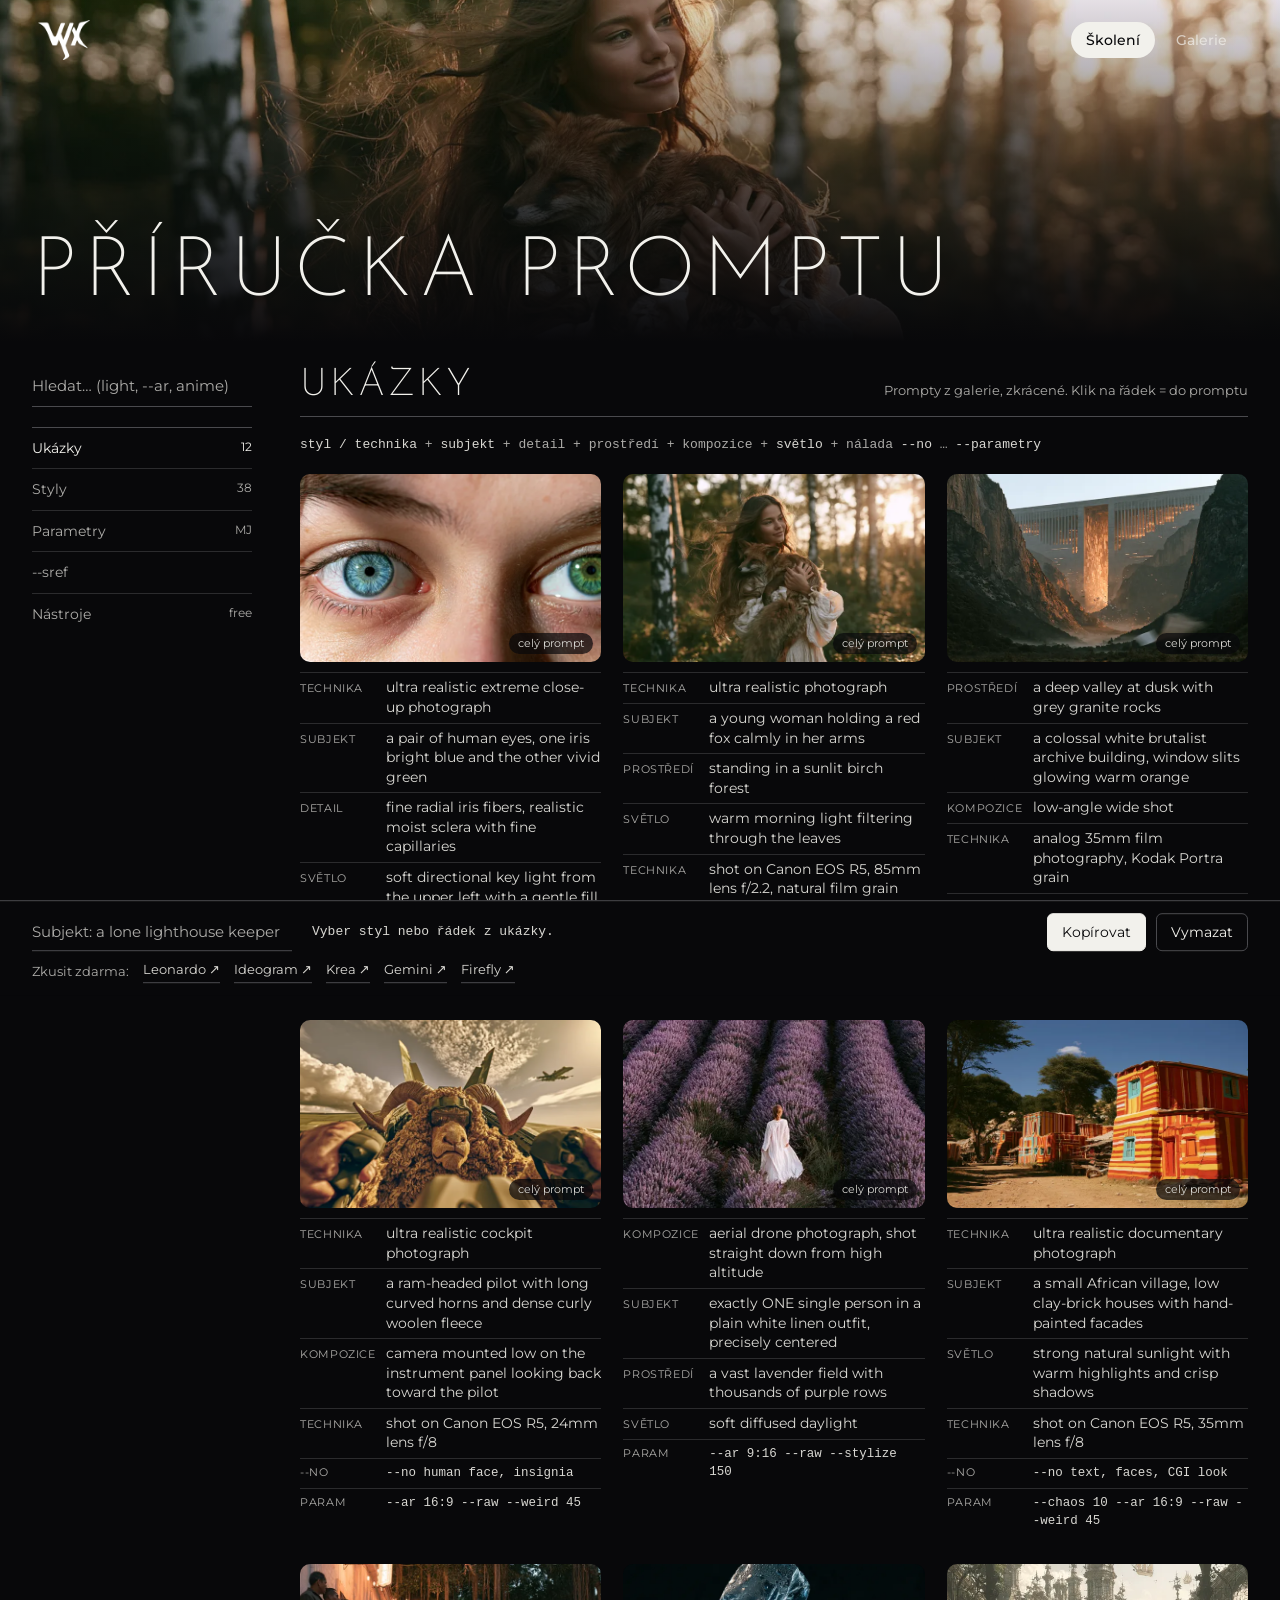
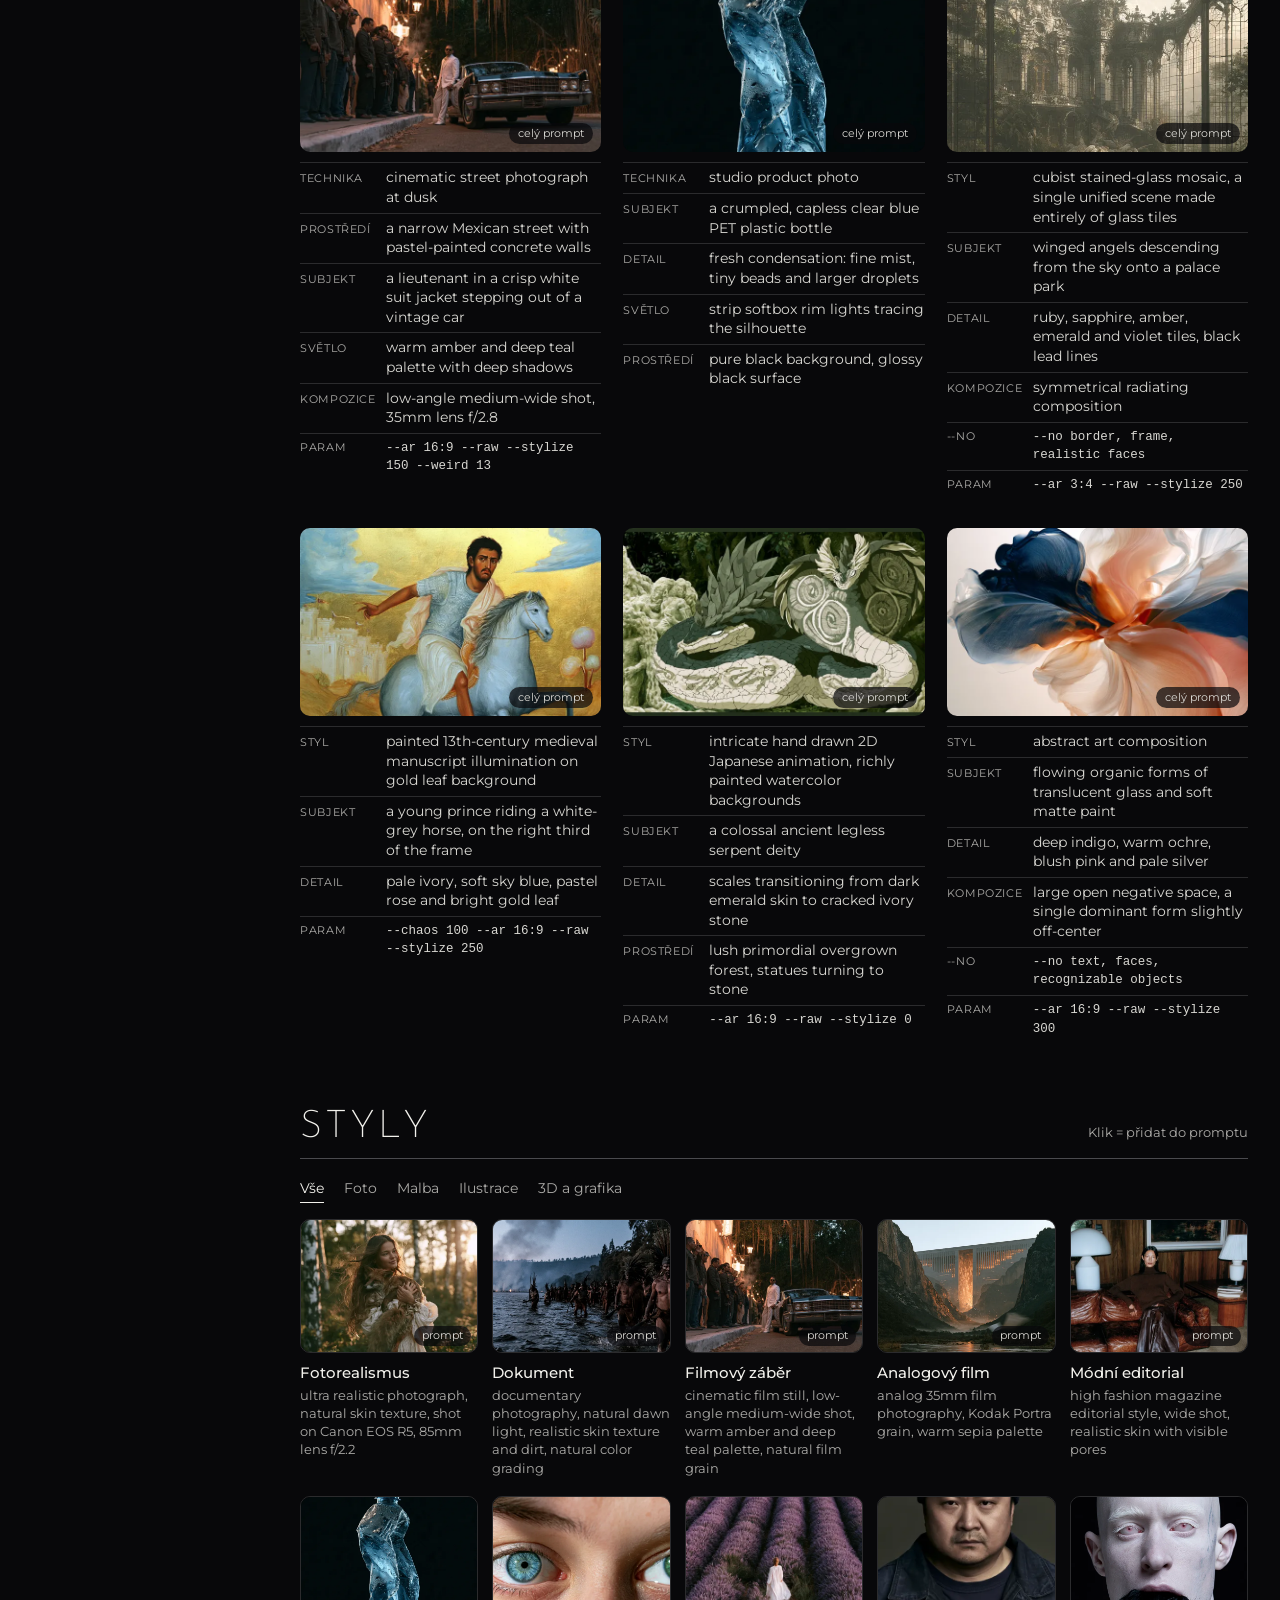
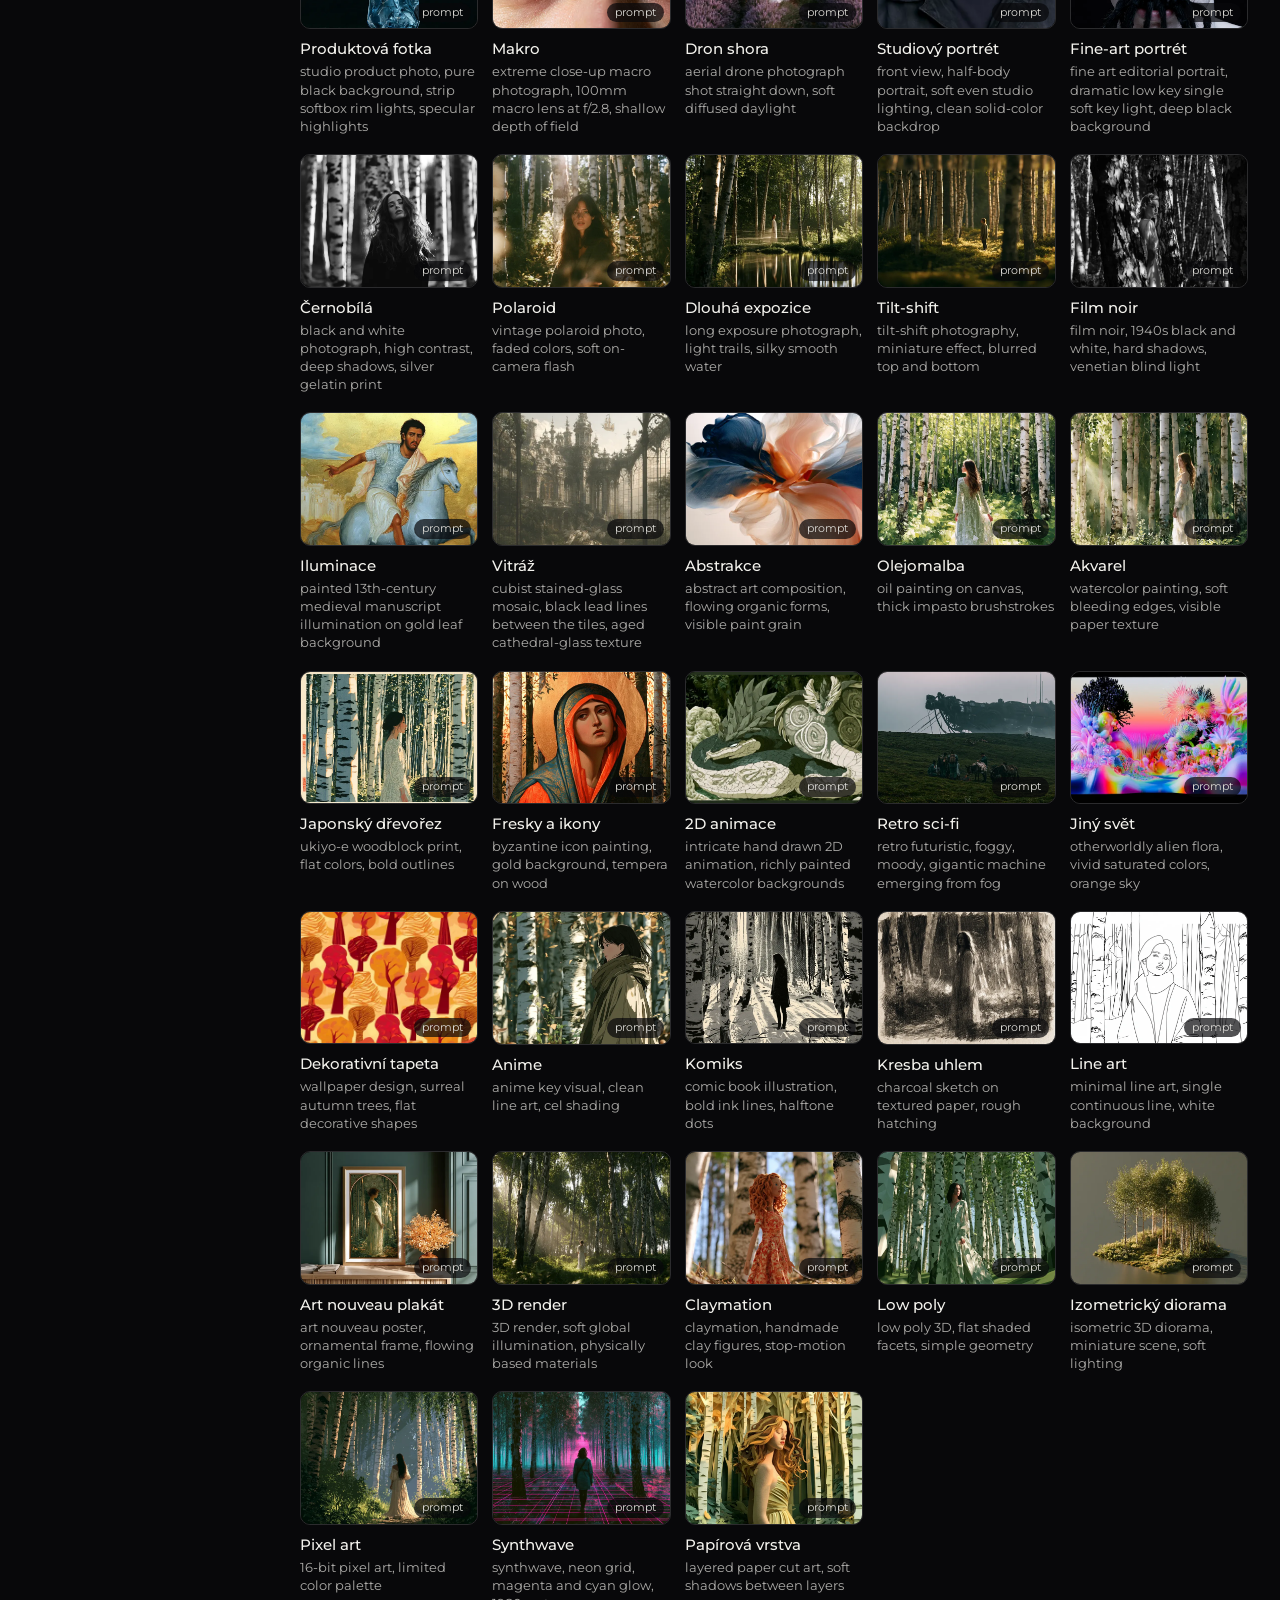
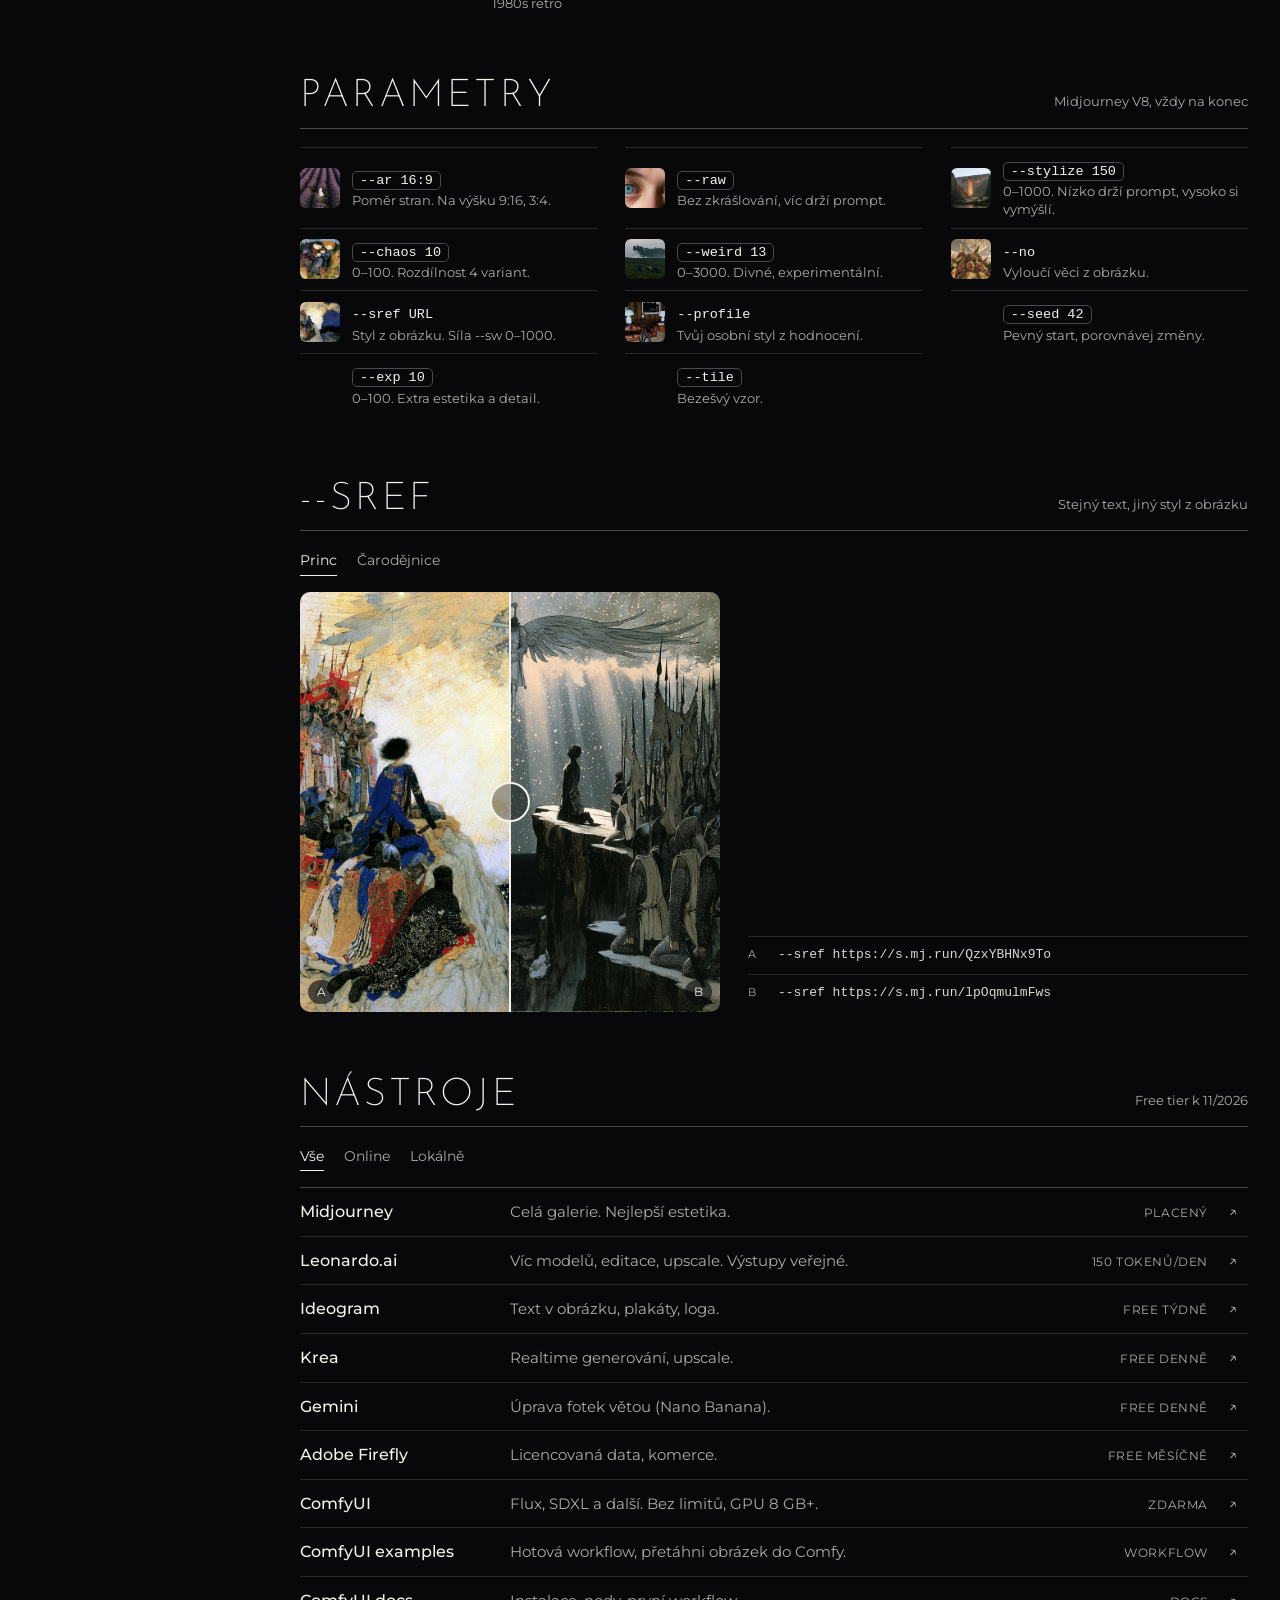
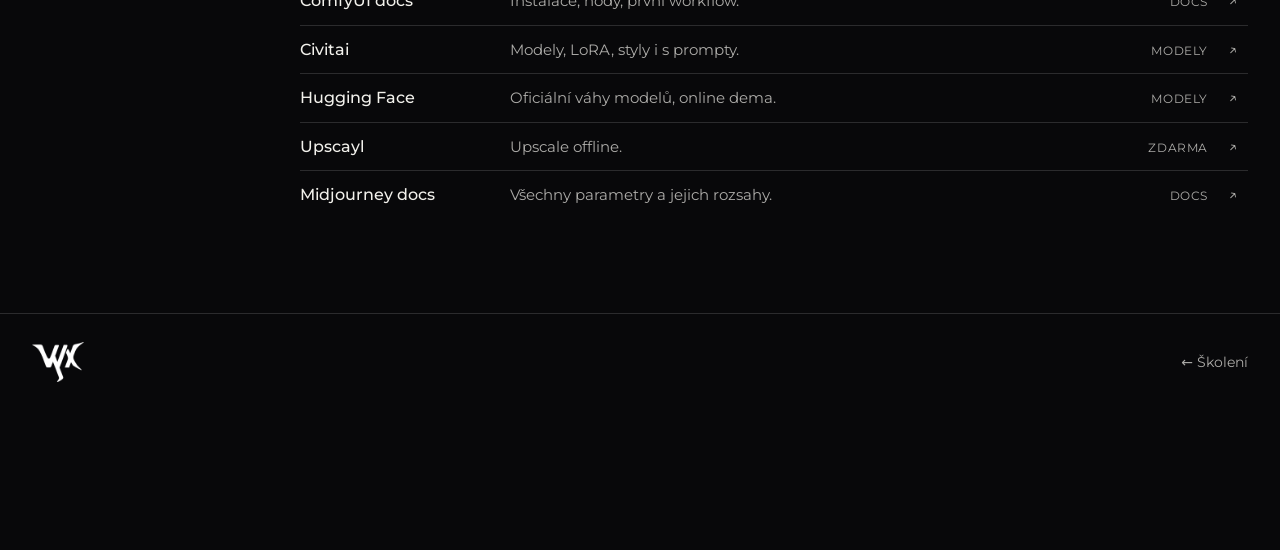
==== commit 4d224ee7: "Merge prompting handbook into Skoleni" ====
--- a/prompting/index.html
+++ b/prompting/index.html
@@ -158,7 +158,7 @@
 <div class="band">
  <img src="../img/22.webp" alt="">
  <div class="scrim"></div>
- <nav class="sitenav"><a class="brand" href="/"><img src="/wx.png" alt="Logo WX"></a><div class="links"><a href="/skoleni/">Školení</a><a href="/prompting/" class="on">Prompting</a><a href="/#galerie">Galerie</a></div></nav>
+ <nav class="sitenav"><a class="brand" href="/"><img src="/wx.png" alt="Logo WX"></a><div class="links"><a href="/skoleni/" class="on">Školení</a><a href="/#galerie">Galerie</a></div></nav>
  <h1>Příručka promptu</h1>
 </div>
 
@@ -225,7 +225,7 @@
 </main>
 </div>
 
-<footer><img class="logo" src="/wx.png" alt="Logo WX"><a href="/"><span class="arr">&larr;</span> AI rozcestník</a></footer>
+<footer><img class="logo" src="/wx.png" alt="Logo WX"><a href="/skoleni/"><span class="arr">&larr;</span> Školení</a></footer>
 
 <div id="bar"><div class="in">
  <input id="subj" placeholder="Subjekt: a lone lighthouse keeper" autocomplete="off">
